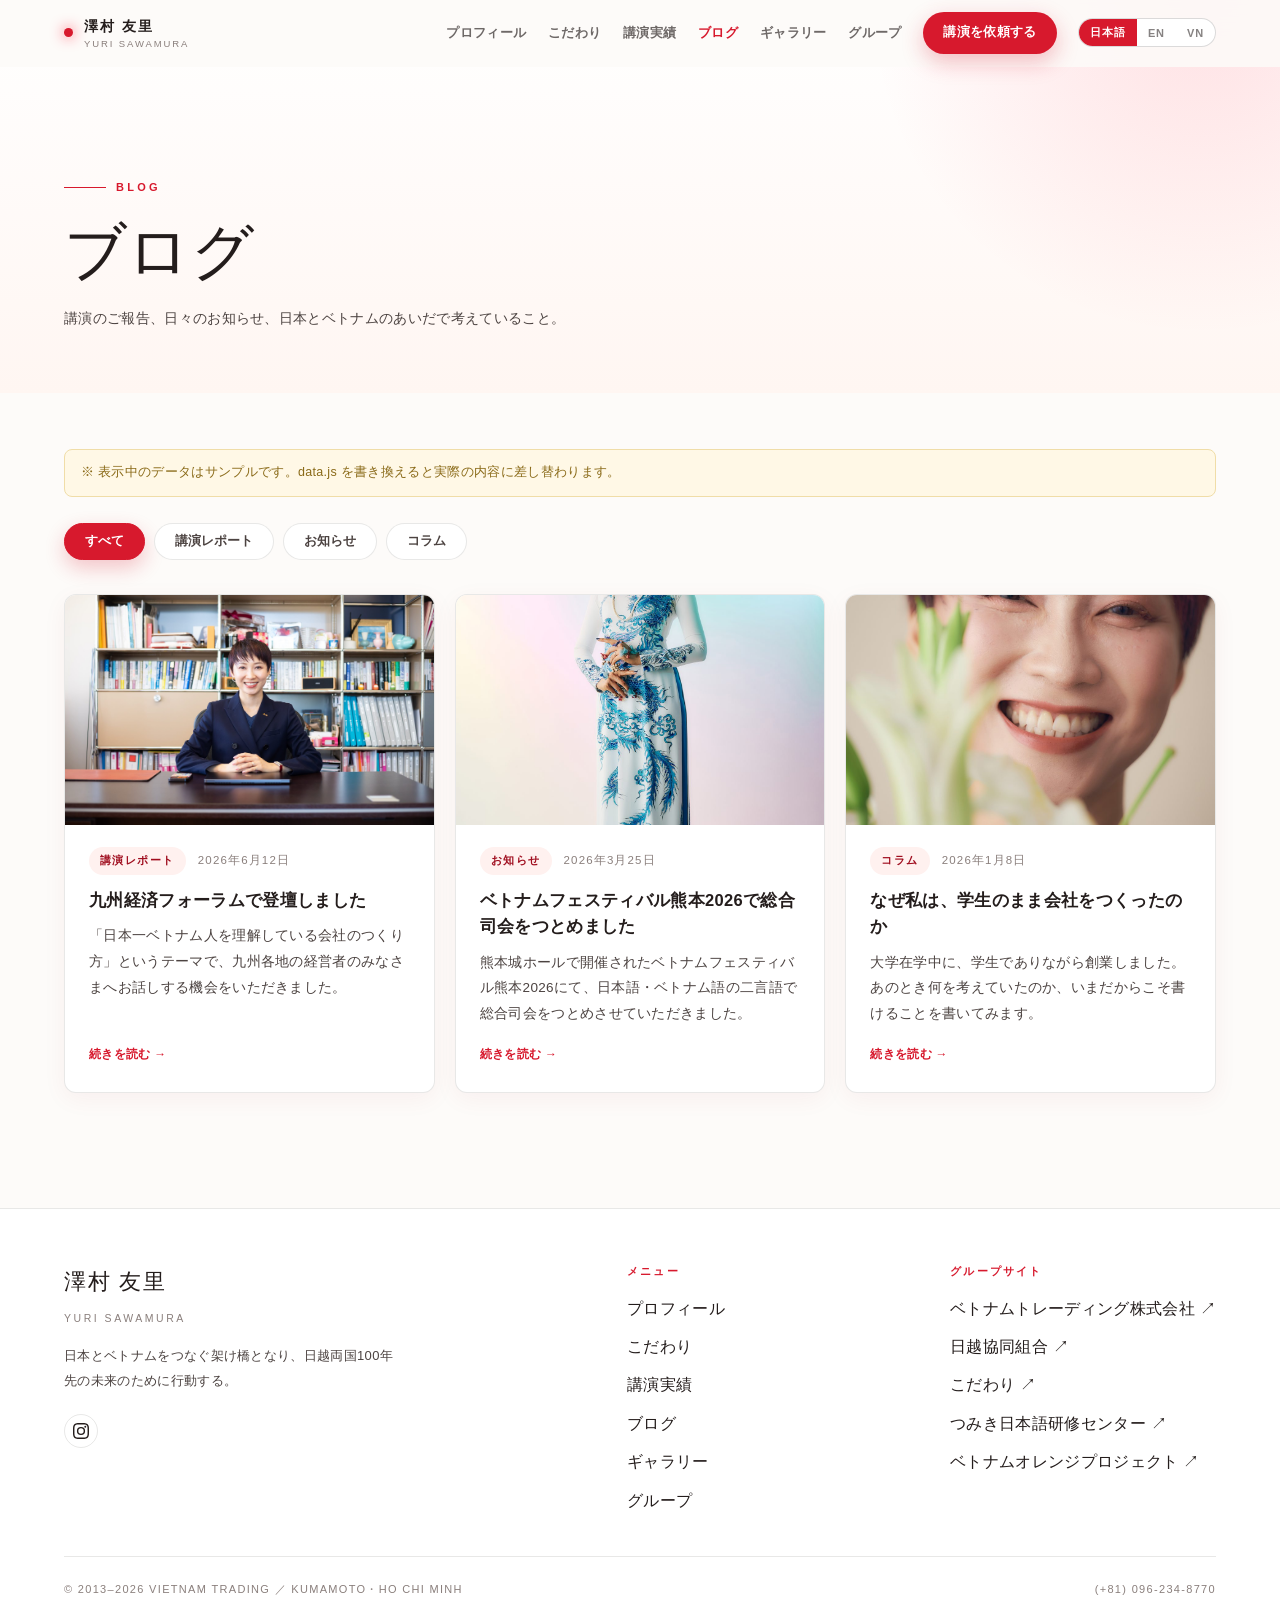
==== blog.html @ 41093523 "講演依頼LPへ全面刷新：講演実績・ブログ・写真集・問い合わせフォーム・3言語対応 - 目的を講演/イベント登壇の受注に変更、トップに講演テーマと直近の実績を配置 - 講演実績ページ(lecture.h" ====
<!DOCTYPE html>
<html lang="ja">
<head>
<meta charset="UTF-8">
<meta name="viewport" content="width=device-width, initial-scale=1">
<title>ブログ ｜ 澤村 友里</title>
<meta name="robots" content="noindex, nofollow, noarchive">
<link rel="stylesheet" href="style.css">
</head>
<body>
<div id="bar"></div>
<header id="site-header" data-cur="blog.html"></header>

<!-- 一覧 -->
<div id="view-list">
  <div class="page-hero">
    <div class="in">
      <div class="eyebrow">BLOG</div>
      <h1 id="ph-title"></h1>
      <p id="ph-lead"></p>
    </div>
  </div>
  <section style="padding-top:clamp(34px,4.5vw,56px)">
    <div id="blog-sample"></div>
    <div class="chips rv" id="chips"></div>
    <div class="posts" id="list"></div>
  </section>
</div>

<!-- 記事 -->
<div id="view-post" style="display:none">
  <section style="padding-top:clamp(112px,15vw,168px)">
    <article class="article">
      <div class="hd rv" id="a-head"></div>
      <div class="rv" id="a-cover"></div>
      <div class="bd rv" id="a-body"></div>
      <div style="margin-top:56px;padding-top:26px;border-top:1px solid var(--line)">
        <a class="btn btn-o" id="a-back" href="blog.html"></a>
      </div>
    </article>
  </section>
</div>

<footer id="site-footer"></footer>

<script src="data.js"></script>
<script src="app.js"></script>
<script>
let CUR_CAT = 'all';

function renderPage(){
  const slug = new URLSearchParams(location.search).get('p');
  const post = slug ? POSTS.find(x=>x.slug===slug) : null;
  document.getElementById('view-list').style.display = post ? 'none' : '';
  document.getElementById('view-post').style.display = post ? '' : 'none';
  if (post) { drawPost(post); return; }

  document.getElementById('ph-title').textContent = T('secBlog');
  document.getElementById('ph-lead').textContent = {
    ja:'講演のご報告、日々のお知らせ、日本とベトナムのあいだで考えていること。',
    en:'Reports from talks, announcements, and thoughts from between Japan and Vietnam.',
    vi:'Báo cáo các buổi diễn thuyết, thông báo, và những suy nghĩ giữa Nhật Bản và Việt Nam.'
  }[LANG];
  document.getElementById('blog-sample').innerHTML = sampleNote();

  const cats = POST_CATS.filter(c=>c.key==='all'||POSTS.some(p=>p.cat===c.key));
  document.getElementById('chips').innerHTML = cats.map(c=>
    `<button class="chip${CUR_CAT===c.key?' on':''}" data-k="${c.key}">${esc(L(c.label))}</button>`).join('');
  document.querySelectorAll('#chips .chip').forEach(b=>b.onclick=()=>{
    CUR_CAT=b.dataset.k;
    document.querySelectorAll('#chips .chip').forEach(x=>x.classList.toggle('on',x.dataset.k===CUR_CAT));
    drawList(); bindReveal();
  });
  drawList();
}

function drawList(){
  const list = POSTS.filter(p=>CUR_CAT==='all'||p.cat===CUR_CAT)
                    .sort((a,b)=>b.date.localeCompare(a.date));
  document.getElementById('list').innerHTML = list.length
    ? list.map(postCard).join('')
    : `<p class="empty">${T('preparing')}</p>`;
}

function postCard(p){
  const cat = (POST_CATS.find(c=>c.key===p.cat)||{}).label || p.cat;
  return `<a class="card post rv" href="blog.html?p=${encodeURIComponent(p.slug)}">
    ${p.image?`<div class="ph"><img src="${p.image}" alt=""></div>`:''}
    <div class="bd">
      <div class="top"><span class="tag">${esc(L(cat))}</span><time>${fmtDate(p.date)}</time></div>
      <h3>${esc(L(p.title))}</h3>
      <p>${esc(L(p.excerpt))}</p>
      <span class="go">${T('readMore')} →</span>
    </div></a>`;
}

function drawPost(p){
  document.title = L(p.title) + ' ｜ 澤村 友里';
  const cat = (POST_CATS.find(c=>c.key===p.cat)||{}).label || p.cat;
  document.getElementById('a-head').innerHTML = `
    <div style="display:flex;align-items:center;gap:12px;flex-wrap:wrap">
      <span class="tag">${esc(L(cat))}</span>
      <time style="font-size:12px;letter-spacing:.1em;color:var(--muted)">${fmtDate(p.date)}</time>
    </div>
    <h1>${esc(L(p.title))}</h1>`;
  document.getElementById('a-cover').innerHTML = p.image
    ? `<div class="cover"><img src="${p.image}" alt=""></div>` : '';
  document.getElementById('a-body').innerHTML = L(p.body);
  document.getElementById('a-back').textContent = T('backToList');
}
</script>
</body>
</html>
---- style.css ----
/* =========================================================
   澤村友里 LP  共通スタイル
   色を変えたいときは :root の値だけ書き換えれば全ページに効きます
   ========================================================= */
:root{
  --red:#D7192D;
  --red-bright:#FF2E45;
  --red-deep:#A00E1F;
  --red-soft:#FFF1EF;
  --bg:#FDFBF9;
  --bg-2:#FFF6F2;
  --ink:#241D1C;
  --ink-2:#4C4341;
  --muted:#8A7F7C;
  --line:rgba(36,29,28,.1);
  --sans:"Hiragino Kaku Gothic ProN","Yu Gothic Medium","Yu Gothic","Meiryo","Segoe UI",sans-serif;
  --serif:"Hiragino Mincho ProN","Yu Mincho","YuMincho","Noto Serif JP","MS PMincho",serif;
  --pad:clamp(20px,5vw,80px);
  --shadow:0 14px 44px rgba(160,14,31,.09);
  --shadow-lg:0 22px 56px rgba(160,14,31,.14);
  --radius:12px;
}
*{box-sizing:border-box;margin:0;padding:0}
html{scroll-behavior:smooth;scroll-padding-top:76px}
body{
  background:var(--bg);color:var(--ink);font-family:var(--sans);
  line-height:1.9;letter-spacing:.02em;-webkit-font-smoothing:antialiased;overflow-x:hidden;
}
img{max-width:100%;display:block}
a{color:inherit;text-decoration:none}
button{font-family:inherit}

/* ---------- header ---------- */
#bar{position:fixed;top:0;left:0;height:3px;width:0;background:linear-gradient(90deg,var(--red),var(--red-bright));z-index:100;transition:width .1s linear}
header{
  position:fixed;top:0;left:0;right:0;z-index:90;
  display:flex;align-items:center;justify-content:space-between;gap:16px;
  padding:12px var(--pad);
  background:rgba(253,251,249,.86);backdrop-filter:blur(14px);
  border-bottom:1px solid transparent;transition:border-color .4s,box-shadow .4s,padding .4s;
}
header.solid{border-bottom-color:var(--line);box-shadow:0 10px 30px rgba(160,14,31,.05)}
.brand{display:flex;align-items:center;gap:11px;font-size:14px;font-weight:700;letter-spacing:.14em;white-space:nowrap}
.brand .dot{width:9px;height:9px;border-radius:50%;background:var(--red);box-shadow:0 0 14px var(--red-bright);flex:none}
.brand small{display:block;font-size:9.5px;letter-spacing:.2em;color:var(--muted);font-weight:400;margin-top:-4px}
nav{display:flex;align-items:center;gap:clamp(12px,1.7vw,26px);font-size:13px;font-weight:700}
nav a.navlink{opacity:.66;transition:.25s;white-space:nowrap}
nav a.navlink:hover,nav a.navlink.cur{opacity:1;color:var(--red)}
.nav-cta{background:var(--red);color:#fff!important;padding:9px 20px;border-radius:999px;font-size:12.5px;opacity:1!important;
  box-shadow:0 8px 22px rgba(215,25,45,.28);transition:.3s;white-space:nowrap}
.nav-cta:hover{background:var(--red-bright);transform:translateY(-2px);box-shadow:0 12px 28px rgba(255,46,69,.36)}
.burger{display:none;background:none;border:0;cursor:pointer;padding:8px;flex:none}
.burger span{display:block;width:22px;height:2px;background:var(--ink);margin:4px 0;transition:.3s;border-radius:2px}
.burger.on span:nth-child(1){transform:translateY(6px) rotate(45deg)}
.burger.on span:nth-child(2){opacity:0}
.burger.on span:nth-child(3){transform:translateY(-6px) rotate(-45deg)}
@media(max-width:1000px){
  .burger{display:block;order:3}
  nav{position:fixed;inset:56px 0 auto 0;flex-direction:column;align-items:stretch;gap:0;
    background:rgba(253,251,249,.98);backdrop-filter:blur(18px);border-bottom:1px solid var(--line);
    padding:8px var(--pad) 22px;max-height:0;overflow:hidden;transition:max-height .45s cubic-bezier(.16,1,.3,1),padding .3s;font-size:15px}
  nav.open{max-height:80vh;padding-top:14px}
  nav a.navlink{padding:13px 2px;border-bottom:1px solid var(--line);opacity:.9}
  .nav-cta{margin-top:16px;text-align:center;padding:14px 20px;font-size:14px}
}

/* ---------- buttons ---------- */
.btn{display:inline-flex;align-items:center;justify-content:center;gap:10px;padding:15px 30px;border-radius:999px;
  font-size:13.5px;letter-spacing:.1em;font-weight:700;transition:.3s;border:1px solid transparent;cursor:pointer}
.btn-r{background:var(--red);color:#fff;box-shadow:0 12px 32px rgba(215,25,45,.28)}
.btn-r:hover{background:var(--red-bright);transform:translateY(-3px);box-shadow:0 18px 40px rgba(255,46,69,.34)}
.btn-o{border-color:rgba(36,29,28,.2);color:var(--ink);background:#fff}
.btn-o:hover{border-color:var(--red);color:var(--red);transform:translateY(-3px);box-shadow:var(--shadow)}
.btn-w{background:#fff;color:var(--red)}
.btn-w:hover{transform:translateY(-3px);box-shadow:0 16px 34px rgba(0,0,0,.2)}
.btn-gh{border-color:rgba(255,255,255,.6);color:#fff}
.btn-gh:hover{background:rgba(255,255,255,.16)}

/* ---------- section ---------- */
section{padding:clamp(70px,9vw,130px) var(--pad);position:relative}
.sec-head{display:flex;align-items:baseline;gap:18px;margin-bottom:46px;flex-wrap:wrap}
.sec-num{font-family:var(--serif);font-size:13px;letter-spacing:.2em;color:var(--red)}
.sec-title{font-family:var(--serif);font-size:clamp(27px,4.2vw,46px);font-weight:500;line-height:1.3}
.sec-sub{font-size:11px;letter-spacing:.28em;color:var(--muted);margin-left:auto}
.sec-lead{margin:-28px 0 44px;color:var(--ink-2);font-size:15px;max-width:44em}
@media(max-width:700px){.sec-sub{display:none}}

/* ---------- page hero (下層ページ) ---------- */
.page-hero{position:relative;padding:clamp(112px,15vw,168px) var(--pad) clamp(38px,5vw,62px);overflow:hidden;
  background:linear-gradient(180deg,#fff,var(--bg-2))}
.page-hero::before{content:"";position:absolute;width:56vw;height:56vw;right:-22vw;top:-28vw;border-radius:50%;
  background:radial-gradient(circle,rgba(255,46,69,.14),transparent 66%)}
.page-hero .in{position:relative;z-index:2}
.eyebrow{display:inline-flex;align-items:center;gap:10px;font-size:11px;letter-spacing:.3em;color:var(--red);font-weight:700;margin-bottom:16px}
.eyebrow::before{content:"";width:42px;height:1px;background:var(--red)}
.page-hero h1{font-family:var(--serif);font-weight:500;font-size:clamp(32px,5.6vw,62px);line-height:1.24}
.page-hero p{margin-top:14px;color:var(--ink-2);font-size:14px;max-width:44em}

/* ---------- cards ---------- */
.card{background:#fff;border:1px solid var(--line);border-radius:var(--radius);position:relative;overflow:hidden;
  transition:.42s;box-shadow:0 6px 24px rgba(160,14,31,.05)}
.card:hover{transform:translateY(-6px);border-color:rgba(215,25,45,.34);box-shadow:var(--shadow-lg)}
.card::before{content:"";position:absolute;left:0;top:0;height:3px;width:0;
  background:linear-gradient(90deg,var(--red),var(--red-bright));transition:width .55s ease}
.card:hover::before{width:100%}

/* ---------- tag / badge ---------- */
.tag{display:inline-block;font-size:10.5px;letter-spacing:.14em;font-weight:700;padding:4px 11px;border-radius:999px;
  background:var(--red-soft);color:var(--red-deep);white-space:nowrap}
.tag.g{background:#EEF6EE;color:#2F7A3B}
.tag.b{background:#EDF3FA;color:#2C5D91}
.tag.n{background:#F2F0EF;color:var(--muted)}

/* ---------- footer ---------- */
footer{background:#fff;border-top:1px solid var(--line);padding:52px var(--pad) 34px}
.ft-top{display:flex;justify-content:space-between;gap:30px;flex-wrap:wrap;margin-bottom:32px}
.ft-brand{font-family:var(--serif);font-size:22px;letter-spacing:.08em}
.ft-brand small{display:block;font-family:var(--sans);font-size:10.5px;letter-spacing:.24em;color:var(--muted);margin-top:6px}
.ft-nav{display:flex;gap:clamp(18px,3vw,44px);flex-wrap:wrap;font-size:13px}
.ft-nav a{color:var(--ink-2);transition:.25s}
.ft-nav a:hover{color:var(--red)}
.ft-col h5{font-size:11px;letter-spacing:.2em;color:var(--red);margin-bottom:12px;font-weight:700}
.ft-col a{display:block;margin-bottom:8px}
.ft-btm{border-top:1px solid var(--line);padding-top:22px;display:flex;justify-content:space-between;gap:16px;flex-wrap:wrap;
  font-size:11px;letter-spacing:.12em;color:var(--muted)}
.sns{display:flex;gap:12px}
.sns a{width:34px;height:34px;border-radius:50%;border:1px solid var(--line);display:grid;place-items:center;transition:.3s}
.sns a:hover{border-color:var(--red);background:var(--red);color:#fff;transform:translateY(-3px)}
.sns svg{width:16px;height:16px;fill:currentColor}

/* ---------- reveal ---------- */
.rv{opacity:0;transform:translateY(26px);transition:opacity .9s cubic-bezier(.16,1,.3,1),transform .9s cubic-bezier(.16,1,.3,1)}
.rv.in{opacity:1;transform:none}
@media(prefers-reduced-motion:reduce){.rv{opacity:1;transform:none}*{animation:none!important;transition:none!important}}

/* ---------- language switch ---------- */
.lang{display:flex;border:1px solid rgba(36,29,28,.16);border-radius:999px;overflow:hidden;background:#fff;flex:none}
.lang button{background:none;border:0;color:var(--ink);opacity:.55;padding:6px 11px;cursor:pointer;
  font-size:11px;font-weight:700;letter-spacing:.08em;transition:.25s;white-space:nowrap}
.lang button:hover{opacity:.85}
.lang button.on{background:var(--red);color:#fff;opacity:1}
@media(max-width:1000px){.lang{margin-top:18px;align-self:center}.lang button{padding:9px 18px;font-size:13px}}

/* ---------- hero ---------- */
.hero{position:relative;min-height:100svh;display:grid;grid-template-columns:1.02fr .98fr;align-items:center;
  overflow:hidden;background:linear-gradient(180deg,#fff,var(--bg))}
.hero-bg{position:absolute;inset:0;z-index:0;pointer-events:none}
.hero-bg::before{content:"";position:absolute;width:74vw;height:74vw;left:-28vw;top:-24vw;border-radius:50%;
  background:radial-gradient(circle at 42% 42%,rgba(255,46,69,.16),transparent 62%)}
.hero-bg::after{content:"";position:absolute;width:38vw;height:38vw;right:6vw;bottom:-16vw;border-radius:50%;
  background:radial-gradient(circle,rgba(215,25,45,.09),transparent 66%)}
.hero-l{position:relative;z-index:2;padding:118px var(--pad) 78px}
.hero h1{font-family:var(--serif);font-weight:500;line-height:1.06;letter-spacing:.02em;
  font-size:clamp(46px,7.8vw,104px);margin-bottom:6px}
.hero h1 .sur{display:block}
.hero h1 em{font-style:normal;color:var(--red)}
.romaji{font-size:12px;letter-spacing:.4em;color:var(--muted);margin:16px 0 26px}
.role{font-size:clamp(12.5px,1.4vw,15px);font-weight:700;letter-spacing:.06em;line-height:2.05;color:var(--ink-2)}
.role b{color:var(--red);font-weight:700}
.hero-lead{margin-top:30px;font-family:var(--serif);font-size:clamp(16px,2vw,23px);line-height:1.85;max-width:23em;
  border-left:3px solid var(--red);padding-left:20px}
.hero-cta{display:flex;flex-wrap:wrap;gap:13px;margin-top:40px}
.hero-r{position:relative;z-index:1;height:100svh}
.hero-r img{width:100%;height:100%;object-fit:cover;object-position:62% 22%}
.hero-r::after{content:"";position:absolute;inset:0;
  background:linear-gradient(90deg,#fff 0%,rgba(255,255,255,.42) 22%,rgba(255,255,255,0) 56%),
             linear-gradient(0deg,var(--bg) 2%,rgba(253,251,249,0) 28%)}
.scrolldown{position:absolute;left:var(--pad);bottom:24px;z-index:3;font-size:10px;letter-spacing:.3em;
  color:var(--muted);display:flex;align-items:center;gap:12px}
.scrolldown i{display:block;width:1px;height:42px;background:linear-gradient(var(--red),transparent);animation:sd 1.9s infinite}
@keyframes sd{0%{transform:scaleY(.2);transform-origin:top}50%{transform:scaleY(1);transform-origin:top}
  51%{transform-origin:bottom}100%{transform:scaleY(.2);transform-origin:bottom}}
@media(max-width:900px){
  .hero{grid-template-columns:1fr;min-height:auto}
  .hero-r{height:58svh;order:-1}
  .hero-r img{object-position:62% 16%}
  .hero-r::after{background:linear-gradient(0deg,#fff 4%,rgba(255,255,255,0) 62%)}
  .hero-l{padding:30px var(--pad) 64px}
  .scrolldown{display:none}
}

/* ---------- stats ---------- */
.stats{display:grid;grid-template-columns:repeat(4,1fr);border-top:1px solid var(--line);
  border-bottom:1px solid var(--line);background:#fff}
.stat{padding:34px var(--pad);border-right:1px solid var(--line)}
.stat:last-child{border-right:0}
.stat b{display:block;font-family:var(--serif);font-size:clamp(30px,4.2vw,50px);line-height:1;color:var(--red)}
.stat b small{font-size:.4em;margin-left:6px;color:var(--ink)}
.stat p{font-size:11.5px;letter-spacing:.14em;color:var(--muted);margin-top:11px}
@media(max-width:820px){.stats{grid-template-columns:1fr 1fr}
  .stat{border-bottom:1px solid var(--line);padding:24px var(--pad)}.stat:nth-child(2n){border-right:0}}

/* ---------- topics ---------- */
.topics{display:grid;grid-template-columns:repeat(2,1fr);gap:18px}
.topic{padding:32px 30px 34px}
.topic .no{font-family:var(--serif);font-size:12px;letter-spacing:.2em;color:var(--red);margin-bottom:12px}
.topic h3{font-size:clamp(17px,2vw,21px);line-height:1.6;margin-bottom:12px;letter-spacing:.03em}
.topic p{font-size:14px;color:var(--ink-2);margin-bottom:18px}
.topic .tags{display:flex;flex-wrap:wrap;gap:7px}
@media(max-width:860px){.topics{grid-template-columns:1fr}}

/* ---------- lecture list ---------- */
.lec{display:grid;grid-template-columns:112px 1fr auto;gap:clamp(14px,2.6vw,32px);align-items:center;
  padding:22px clamp(18px,2.4vw,30px);margin-bottom:12px}
.lec .d{text-align:center;flex:none}
.lec .d b{display:block;font-family:var(--serif);font-size:26px;line-height:1.1;color:var(--red)}
.lec .d span{font-size:11px;letter-spacing:.16em;color:var(--muted)}
.lec h4{font-size:clamp(14.5px,1.7vw,17px);line-height:1.6;letter-spacing:.02em;margin-bottom:6px}
.lec .meta{font-size:12.5px;color:var(--muted);display:flex;flex-wrap:wrap;gap:4px 16px}
.lec .meta i{font-style:normal;color:var(--red);margin-right:5px;font-weight:700}
.lec .right{display:flex;flex-direction:column;align-items:flex-end;gap:8px;flex:none}
.lec a.go{font-size:11.5px;color:var(--red);font-weight:700;white-space:nowrap}
@media(max-width:760px){
  .lec{grid-template-columns:1fr;gap:10px}
  .lec .d{text-align:left;display:flex;align-items:baseline;gap:10px}
  .lec .d b{font-size:22px}
  .lec .right{flex-direction:row;align-items:center;justify-content:flex-start}
}

/* ---------- timeline ---------- */
.tl{position:relative;max-width:900px;padding-left:clamp(24px,5vw,56px)}
.tl::before{content:"";position:absolute;left:6px;top:8px;bottom:10px;width:2px;
  background:linear-gradient(180deg,var(--red),rgba(215,25,45,.12))}
.tl-item{position:relative;padding-bottom:clamp(28px,4vw,42px)}
.tl-item::before{content:"";position:absolute;left:calc(-1 * clamp(24px,5vw,56px) + 1px);top:13px;
  width:12px;height:12px;border-radius:50%;background:var(--bg);border:2.5px solid var(--red);transition:.4s}
.tl-item:hover::before{background:var(--red);box-shadow:0 0 0 6px rgba(215,25,45,.14)}
.tl-year{font-family:var(--serif);font-size:clamp(25px,3.4vw,38px);color:var(--red);line-height:1}
.tl-item h3{font-size:clamp(15.5px,1.8vw,19px);font-weight:700;margin:9px 0 6px;letter-spacing:.03em}
.tl-item p{font-size:14px;color:var(--ink-2);max-width:44em}

/* ---------- profile split ---------- */
.prof{display:grid;grid-template-columns:.9fr 1.1fr;gap:clamp(28px,5vw,72px);align-items:start}
.prof-photo{position:relative;border-radius:var(--radius);overflow:hidden;aspect-ratio:4/5;box-shadow:var(--shadow)}
.prof-photo img{width:100%;height:100%;object-fit:cover;object-position:50% 32%;transition:transform 1.2s ease}
.prof-photo:hover img{transform:scale(1.04)}
.prof-photo .cap{position:absolute;left:0;bottom:0;background:var(--red);color:#fff;font-size:10.5px;
  letter-spacing:.18em;padding:9px 16px;border-radius:0 6px 0 0}
.prof-body p{font-size:15px;color:var(--ink-2);margin-bottom:1.5em}
.prof-body p.lead{font-family:var(--serif);font-size:clamp(19px,2.4vw,29px);line-height:1.75;color:var(--ink);margin-bottom:1.1em}
.prof-body p.lead em{font-style:normal;background:linear-gradient(transparent 62%,rgba(255,46,69,.22) 62%)}
.sign{margin-top:30px;display:flex;align-items:center;gap:15px;font-size:12px;letter-spacing:.14em;color:var(--muted)}
.sign strong{font-family:var(--serif);font-size:25px;letter-spacing:.09em;color:var(--ink);font-weight:500}
@media(max-width:900px){.prof{grid-template-columns:1fr}.prof-photo{aspect-ratio:4/3;max-height:52vh}}

/* ---------- band ---------- */
.band{position:relative;min-height:60svh;display:flex;align-items:flex-end;overflow:hidden;padding:0}
.band img{position:absolute;inset:0;width:100%;height:100%;object-fit:cover;object-position:50% 35%}
.band::after{content:"";position:absolute;inset:0;
  background:linear-gradient(0deg,rgba(20,15,15,.82) 0%,rgba(20,15,15,.42) 34%,rgba(20,15,15,.04) 68%,rgba(215,25,45,.1) 100%)}
.band .band-in{position:relative;z-index:2;padding:56px var(--pad);width:100%;color:#fff}
.band h3{font-family:var(--serif);font-size:clamp(21px,3.4vw,40px);font-weight:500;line-height:1.5;max-width:24em;
  text-shadow:0 2px 18px rgba(20,15,15,.6)}
.band h3 em{font-style:normal;color:#FF9BA6}
.band p{margin-top:10px;font-size:11.5px;letter-spacing:.24em;color:rgba(255,255,255,.85);text-shadow:0 2px 12px rgba(20,15,15,.6)}

/* ---------- kodawari ---------- */
#kodawari{position:relative;overflow:hidden}
#kodawari::before{content:"KODAWARI";position:absolute;right:-4vw;top:5%;font-family:var(--serif);
  font-size:clamp(84px,18vw,280px);color:rgba(215,25,45,.05);letter-spacing:.06em;pointer-events:none;white-space:nowrap}
.kod-top{display:grid;grid-template-columns:1.35fr .65fr;gap:clamp(26px,4vw,60px);align-items:center;margin-bottom:54px}
.kod-img{position:relative;border-radius:var(--radius);overflow:hidden;aspect-ratio:3/4;max-height:500px;box-shadow:var(--shadow)}
.kod-img img{width:100%;height:100%;object-fit:cover;object-position:50% 20%;transition:transform 1.2s ease}
.kod-img:hover img{transform:scale(1.05)}
.kod-img .tag2{position:absolute;right:0;bottom:0;background:var(--red);color:#fff;font-size:10px;
  letter-spacing:.2em;padding:8px 14px;border-radius:6px 0 0 0}
.kod-title{font-family:var(--serif);font-size:clamp(30px,5.6vw,72px);font-weight:500;line-height:1.22;margin-bottom:24px}
.kod-title em{font-style:normal;color:var(--red)}
.kod-lead{max-width:34em;color:var(--ink-2);font-size:clamp(14px,1.4vw,16.5px)}
.kod-cards{display:grid;grid-template-columns:repeat(3,1fr);gap:18px}
.kod-card{padding:32px 28px 36px}
.kod-card .ico{font-size:21px;color:var(--red);margin-bottom:15px;font-family:var(--serif);letter-spacing:.1em}
.kod-card h4{font-size:16.5px;letter-spacing:.04em;margin-bottom:12px;line-height:1.65}
.kod-card p{font-size:13.5px;color:var(--ink-2)}
@media(max-width:900px){.kod-top{grid-template-columns:1fr}.kod-img{aspect-ratio:4/3;max-height:none}.kod-cards{grid-template-columns:1fr}}

/* ---------- group ---------- */
.grp{display:grid;grid-template-columns:repeat(3,1fr);gap:16px}
.grp-item{padding:30px 26px 28px;display:flex;flex-direction:column}
.grp-item .yr{font-size:10.5px;letter-spacing:.2em;color:var(--red);font-weight:700}
.grp-item h4{font-family:var(--serif);font-size:clamp(18px,2vw,23px);font-weight:500;margin:11px 0 3px;line-height:1.45}
.grp-item .en{font-size:10px;letter-spacing:.15em;color:var(--muted);margin-bottom:15px}
.grp-item p{font-size:13.5px;color:var(--ink-2);flex:1}
.grp-item .foot{display:flex;align-items:center;justify-content:space-between;gap:12px;margin-top:20px;flex-wrap:wrap}
.grp-item .pos{font-size:11px;letter-spacing:.12em;border:1px solid var(--red);color:var(--red-deep);
  padding:5px 12px;border-radius:999px;background:var(--red-soft);white-space:nowrap}
.grp-item .go{font-size:11.5px;font-weight:700;color:var(--red);white-space:nowrap}
.grp-item .go:hover{text-decoration:underline}
.svc{display:grid;grid-template-columns:repeat(3,1fr);gap:14px;margin-top:18px}
.svc a{padding:22px 22px;display:block}
.svc .en{font-size:9.5px;letter-spacing:.18em;color:var(--red);font-weight:700}
.svc h5{font-size:15px;margin:8px 0 7px;letter-spacing:.03em}
.svc p{font-size:12.5px;color:var(--ink-2)}
.svc .go{font-size:11px;color:var(--red);font-weight:700;margin-top:12px;display:inline-block}
@media(max-width:900px){.grp,.svc{grid-template-columns:1fr}}

/* ---------- blog cards ---------- */
.posts{display:grid;grid-template-columns:repeat(3,1fr);gap:20px}
.post{display:flex;flex-direction:column;overflow:hidden}
.post .ph{aspect-ratio:16/10;overflow:hidden;background:var(--bg-2)}
.post .ph img{width:100%;height:100%;object-fit:cover;transition:transform 1s ease}
.post:hover .ph img{transform:scale(1.06)}
.post .bd{padding:22px 24px 26px;display:flex;flex-direction:column;flex:1}
.post .top{display:flex;align-items:center;gap:12px;margin-bottom:12px;flex-wrap:wrap}
.post time{font-size:11.5px;letter-spacing:.1em;color:var(--muted)}
.post h3{font-size:16.5px;line-height:1.6;margin-bottom:10px;letter-spacing:.02em}
.post p{font-size:13.5px;color:var(--ink-2);flex:1}
.post .go{font-size:12px;color:var(--red);font-weight:700;margin-top:16px}
@media(max-width:980px){.posts{grid-template-columns:1fr 1fr}}
@media(max-width:640px){.posts{grid-template-columns:1fr}}

/* ---------- filter chips ---------- */
.chips{display:flex;flex-wrap:wrap;gap:9px;margin-bottom:34px}
.chip{border:1px solid var(--line);background:#fff;border-radius:999px;padding:9px 20px;font-size:12.5px;
  font-weight:700;color:var(--ink-2);cursor:pointer;transition:.28s}
.chip:hover{border-color:var(--red);color:var(--red)}
.chip.on{background:var(--red);border-color:var(--red);color:#fff;box-shadow:0 8px 20px rgba(215,25,45,.24)}

/* ---------- article ---------- */
.article{max-width:760px;margin:0 auto}
.article .hd{margin-bottom:30px}
.article h1{font-family:var(--serif);font-size:clamp(26px,4vw,42px);font-weight:500;line-height:1.4;margin:14px 0 12px}
.article .cover{border-radius:var(--radius);overflow:hidden;margin:26px 0 34px;box-shadow:var(--shadow)}
.article .bd p{font-size:15.5px;color:var(--ink-2);margin-bottom:1.6em;line-height:2.05}
.article .bd h3{font-family:var(--serif);font-size:clamp(19px,2.4vw,25px);font-weight:500;margin:2em 0 .8em;
  padding-left:14px;border-left:3px solid var(--red);line-height:1.5}

/* ---------- gallery ---------- */
.gal{display:grid;grid-template-columns:repeat(3,1fr);gap:14px}
.gal figure{position:relative;border-radius:var(--radius);overflow:hidden;aspect-ratio:3/4;margin:0;cursor:zoom-in;
  box-shadow:0 10px 30px rgba(160,14,31,.08)}
.gal img{width:100%;height:100%;object-fit:cover;transition:transform 1s ease}
.gal figure:hover img{transform:scale(1.06)}
.gal figcaption{position:absolute;left:0;right:0;bottom:0;padding:26px 15px 12px;font-size:10.5px;
  letter-spacing:.16em;color:#fff;background:linear-gradient(transparent,rgba(20,15,15,.8));opacity:0;transition:.35s}
.gal figure:hover figcaption{opacity:1}
@media(max-width:900px){.gal{grid-template-columns:1fr 1fr}}

/* masonry (ギャラリーページ) */
.masonry{columns:3;column-gap:15px}
@media(max-width:1000px){.masonry{columns:2}}
@media(max-width:560px){.masonry{columns:1}}
.masonry figure{break-inside:avoid;margin:0 0 15px;position:relative;border-radius:var(--radius);overflow:hidden;
  cursor:zoom-in;box-shadow:0 10px 30px rgba(160,14,31,.08)}
.masonry img{width:100%;transition:transform 1s ease}
.masonry figure:hover img{transform:scale(1.05)}
.masonry figcaption{position:absolute;left:0;right:0;bottom:0;padding:28px 15px 12px;font-size:10.5px;
  letter-spacing:.16em;color:#fff;background:linear-gradient(transparent,rgba(20,15,15,.8));opacity:0;transition:.35s}
.masonry figure:hover figcaption{opacity:1}

/* albums */
.albums{display:grid;grid-template-columns:repeat(3,1fr);gap:20px}
.album{overflow:hidden;display:flex;flex-direction:column}
.album .ph{aspect-ratio:4/3;overflow:hidden}
.album .ph img{width:100%;height:100%;object-fit:cover;transition:transform 1s ease}
.album:hover .ph img{transform:scale(1.06)}
.album .bd{padding:22px 24px 26px;flex:1;display:flex;flex-direction:column}
.album h4{font-family:var(--serif);font-size:20px;font-weight:500;margin-bottom:6px}
.album .m{font-size:11px;letter-spacing:.14em;color:var(--muted);margin-bottom:12px}
.album p{font-size:13px;color:var(--ink-2);flex:1}
.album .go{margin-top:16px;font-size:12px;font-weight:700;color:var(--red)}
.album .go.dim{color:var(--muted)}
@media(max-width:980px){.albums{grid-template-columns:1fr 1fr}}
@media(max-width:640px){.albums{grid-template-columns:1fr}}

/* lightbox */
#lb{position:fixed;inset:0;z-index:200;background:rgba(14,10,10,.94);display:none;align-items:center;
  justify-content:center;padding:4vw;cursor:zoom-out}
#lb.on{display:flex}
#lb img{max-width:100%;max-height:86vh;border-radius:6px;box-shadow:0 30px 80px rgba(0,0,0,.6)}
#lb .cap{position:absolute;bottom:24px;left:0;right:0;text-align:center;font-size:11.5px;letter-spacing:.2em;color:#bbb}
#lb .x{position:absolute;top:18px;right:24px;font-size:28px;color:#fff;opacity:.7;cursor:pointer;line-height:1}
#lb .x:hover{opacity:1}
#lb .nv{position:absolute;top:50%;transform:translateY(-50%);font-size:36px;color:#fff;opacity:.5;cursor:pointer;
  padding:20px;user-select:none}
#lb .nv:hover{opacity:1;color:var(--red-bright)}
#lb .prev{left:4px}#lb .next{right:4px}

/* ---------- contact form ---------- */
#contact{background:linear-gradient(160deg,var(--bg-2),#fff 60%)}
.form-wrap{display:grid;grid-template-columns:.85fr 1.15fr;gap:clamp(28px,4.5vw,64px);align-items:start}
.form-side .lead{font-size:14.5px;color:var(--ink-2);margin-bottom:26px}
.form-side .tel-box{background:#fff;border:1px solid var(--line);border-radius:var(--radius);padding:22px 24px;box-shadow:var(--shadow)}
.form-side .tel-box span{font-size:11px;letter-spacing:.16em;color:var(--muted);display:block;margin-bottom:8px}
.form-side .tel-box a{font-family:var(--serif);font-size:clamp(20px,2.6vw,27px);color:var(--red);letter-spacing:.04em}
form{background:#fff;border:1px solid var(--line);border-radius:var(--radius);padding:clamp(24px,3.4vw,40px);box-shadow:var(--shadow)}
.fgroup{margin-bottom:22px}
.fgroup label,.flabel{display:flex;align-items:center;gap:9px;font-size:12.5px;font-weight:700;
  letter-spacing:.08em;margin-bottom:9px}
.req{font-size:9.5px;letter-spacing:.1em;background:var(--red);color:#fff;padding:2px 8px;border-radius:3px;font-weight:700}
.opt{font-size:9.5px;letter-spacing:.1em;background:#EFECEB;color:var(--muted);padding:2px 8px;border-radius:3px;font-weight:700}
.fgroup input,.fgroup textarea{width:100%;border:1px solid rgba(36,29,28,.18);border-radius:8px;padding:13px 15px;
  font-family:inherit;font-size:14.5px;color:var(--ink);background:var(--bg);transition:.25s}
.fgroup input:focus,.fgroup textarea:focus{outline:none;border-color:var(--red);background:#fff;
  box-shadow:0 0 0 4px rgba(215,25,45,.1)}
.fgroup textarea{min-height:150px;resize:vertical;line-height:1.85}
.frow{display:grid;grid-template-columns:1fr 1fr;gap:16px}
.types{display:grid;gap:10px}
.type{display:flex;gap:13px;align-items:flex-start;border:1px solid rgba(36,29,28,.18);border-radius:9px;
  padding:15px 17px;cursor:pointer;transition:.25s;background:var(--bg)}
.type:hover{border-color:rgba(215,25,45,.45);background:#fff}
.type input{appearance:none;width:18px;height:18px;border:2px solid rgba(36,29,28,.28);border-radius:50%;
  margin:3px 0 0;flex:none;transition:.25s;position:relative;padding:0}
.type input:checked{border-color:var(--red);border-width:6px}
.type input:focus-visible{outline:2px solid var(--red);outline-offset:2px}
.type.on{border-color:var(--red);background:var(--red-soft)}
.type b{display:block;font-size:14px;letter-spacing:.03em}
.type small{display:block;font-size:11.5px;color:var(--muted);margin-top:3px;line-height:1.6}
form .btn{width:100%;margin-top:6px}
.fmsg{margin-top:18px;padding:16px 18px;border-radius:9px;font-size:13.5px;line-height:1.8;display:none}
.fmsg.ok{display:block;background:#EEF7EF;color:#256B32;border:1px solid #BFE0C5}
.fmsg.ng{display:block;background:var(--red-soft);color:var(--red-deep);border:1px solid rgba(215,25,45,.3)}
@media(max-width:900px){.form-wrap{grid-template-columns:1fr}.frow{grid-template-columns:1fr}}

/* ---------- index list (目次) ---------- */
.toc{display:flex;flex-wrap:wrap;gap:10px;margin-bottom:38px}
.toc a{border:1px solid var(--line);background:#fff;border-radius:999px;padding:9px 20px;font-size:12.5px;
  font-weight:700;color:var(--ink-2);transition:.28s}
.toc a:hover{border-color:var(--red);color:var(--red);transform:translateY(-2px);box-shadow:var(--shadow)}

/* ---------- sample note ---------- */
.sample-note{background:#FFF8E6;border:1px solid #F0DDA8;color:#8A6A18;border-radius:8px;
  padding:12px 16px;font-size:12.5px;margin-bottom:26px;line-height:1.7}

/* ---------- utils ---------- */
.center{text-align:center}
.more-wrap{text-align:center;margin-top:40px}
.empty{padding:40px 0;color:var(--muted);font-size:14px;text-align:center}
.sub-head{font-size:12px;letter-spacing:.24em;color:var(--red);font-weight:700;margin:44px 0 18px}
.sub-head:first-of-type{margin-top:0}
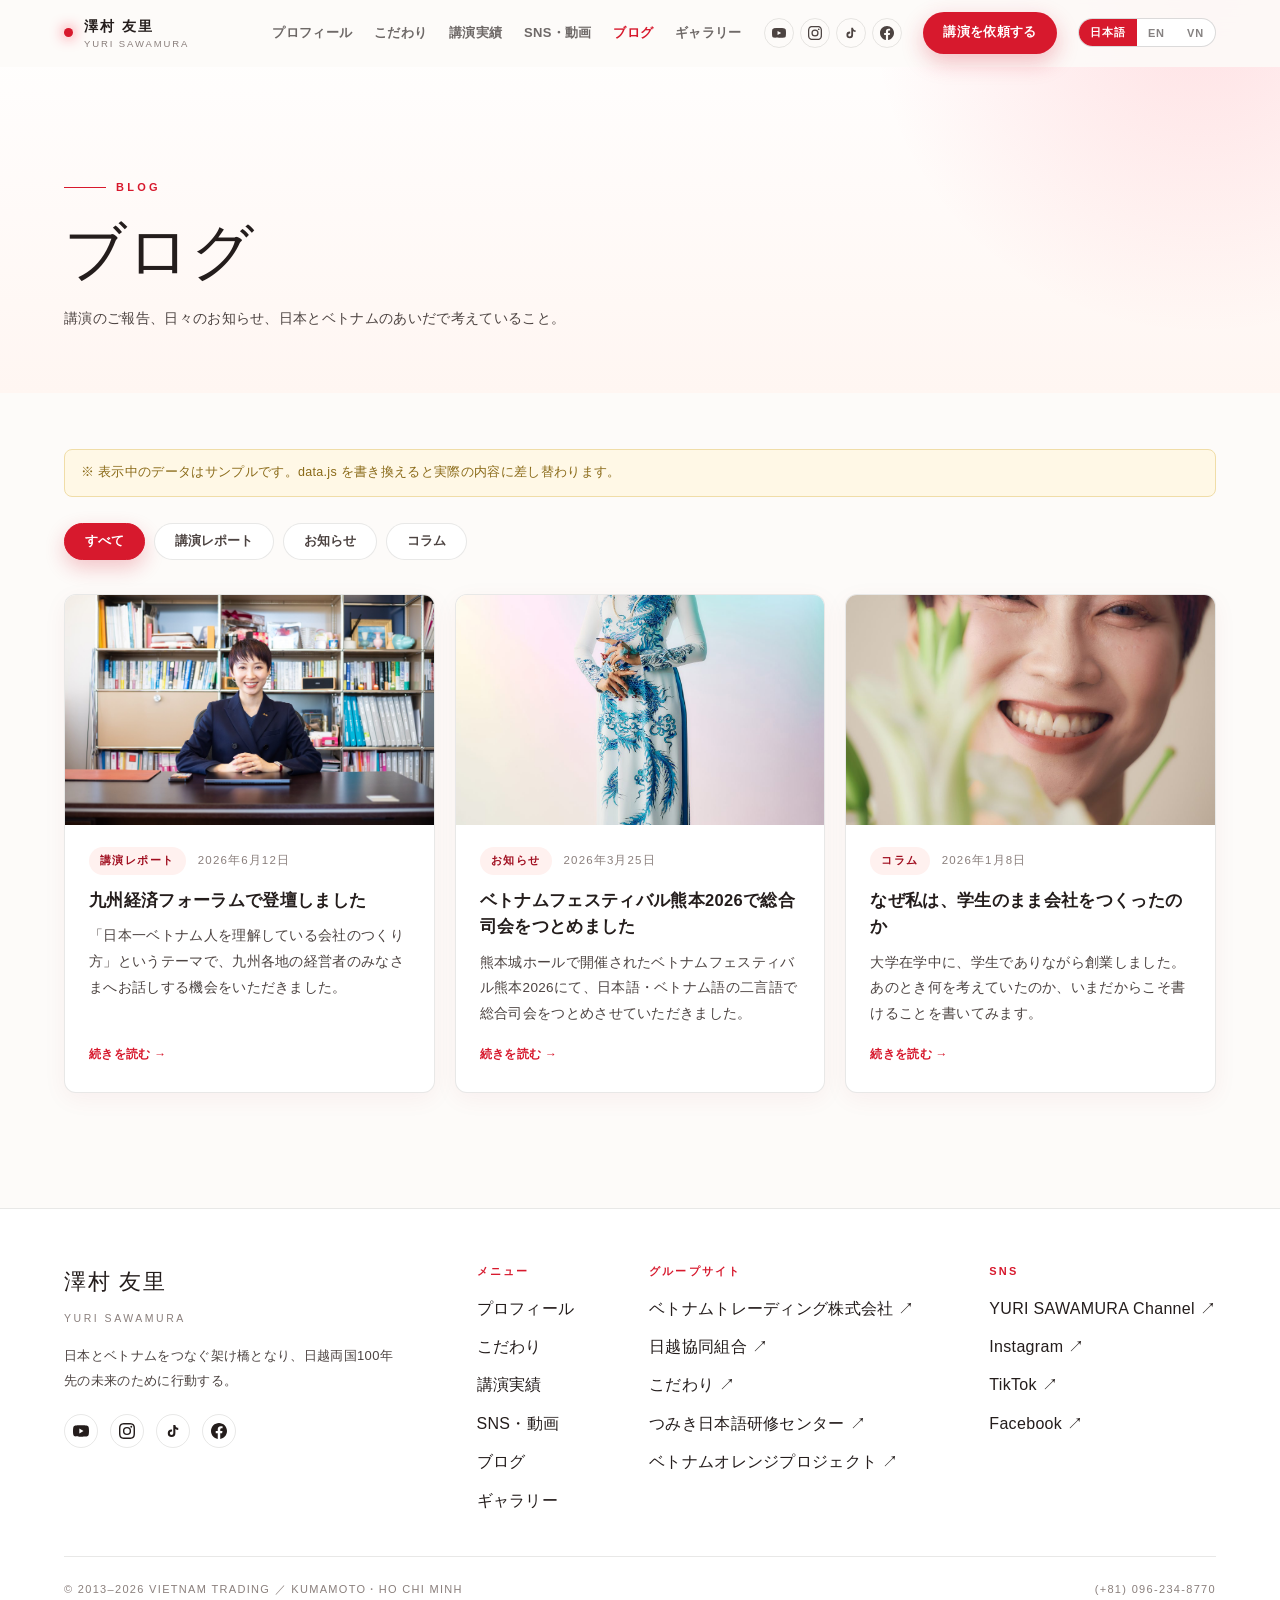
==== commit 80bb5ad2: "講演依頼向けに大幅拡張：略歴・講師情報・パッケージ・依頼の流れ・メディア・SNS/動画 - 講演テーマにキャッチコピーと「こんな方へ」を追加し、ヒーロー直下にもテーマチップを配置 - 講演パッケージ（" ====
--- a/blog.html
+++ b/blog.html
@@ -45,6 +45,7 @@
 
 <script src="data.js"></script>
 <script src="app.js"></script>
+<script src="parts.js"></script>
 <script>
 let CUR_CAT = 'all';
 
@@ -82,17 +83,6 @@
     : `<p class="empty">${T('preparing')}</p>`;
 }
 
-function postCard(p){
-  const cat = (POST_CATS.find(c=>c.key===p.cat)||{}).label || p.cat;
-  return `<a class="card post rv" href="blog.html?p=${encodeURIComponent(p.slug)}">
-    ${p.image?`<div class="ph"><img src="${p.image}" alt=""></div>`:''}
-    <div class="bd">
-      <div class="top"><span class="tag">${esc(L(cat))}</span><time>${fmtDate(p.date)}</time></div>
-      <h3>${esc(L(p.title))}</h3>
-      <p>${esc(L(p.excerpt))}</p>
-      <span class="go">${T('readMore')} →</span>
-    </div></a>`;
-}
 
 function drawPost(p){
   document.title = L(p.title) + ' ｜ 澤村 友里';
--- a/style.css
+++ b/style.css
@@ -428,3 +428,131 @@
 .empty{padding:40px 0;color:var(--muted);font-size:14px;text-align:center}
 .sub-head{font-size:12px;letter-spacing:.24em;color:var(--red);font-weight:700;margin:44px 0 18px}
 .sub-head:first-of-type{margin-top:0}
+
+/* =========================================================================
+   追加コンポーネント
+   ========================================================================= */
+
+/* ---------- ヘッダーのSNSアイコン ---------- */
+.hd-sns{gap:6px}
+.hd-sns a{width:30px;height:30px;border:1px solid var(--line);color:var(--ink-2)}
+.hd-sns svg{width:14px;height:14px}
+@media(max-width:1000px){
+  .hd-sns{justify-content:center;margin-top:18px;gap:12px}
+  .hd-sns a{width:42px;height:42px}
+  .hd-sns svg{width:18px;height:18px}
+}
+
+/* ---------- 講演テーマ（強調版） ---------- */
+.topics{display:grid;grid-template-columns:repeat(2,1fr);gap:20px}
+.topic{padding:36px 34px 38px;display:flex;flex-direction:column}
+.topic .no{font-family:var(--serif);font-size:12px;letter-spacing:.22em;color:var(--red);margin-bottom:16px}
+.topic .catch{font-family:var(--serif);font-size:clamp(20px,2.5vw,27px);line-height:1.5;color:var(--red);
+  margin-bottom:14px;letter-spacing:.01em}
+.topic h3{font-size:clamp(15px,1.7vw,17.5px);line-height:1.6;margin-bottom:12px;letter-spacing:.03em;
+  padding-bottom:12px;border-bottom:1px solid var(--line)}
+.topic p{font-size:14px;color:var(--ink-2);margin-bottom:16px;flex:1}
+.topic .who{font-size:12.5px;color:var(--ink-2);background:var(--red-soft);border-radius:8px;
+  padding:11px 14px;margin-bottom:16px;line-height:1.75}
+.topic .who b{color:var(--red-deep);display:block;font-size:10.5px;letter-spacing:.16em;margin-bottom:4px}
+.topic .tags{display:flex;flex-wrap:wrap;gap:7px}
+@media(max-width:860px){.topics{grid-template-columns:1fr}}
+
+/* ヒーロー下のテーマチップ */
+.theme-chips{display:flex;flex-wrap:wrap;gap:8px;margin-top:26px;align-items:center}
+.theme-chips a{border:1px solid var(--line);background:#fff;border-radius:999px;padding:8px 16px;
+  font-size:12px;font-weight:700;color:var(--ink-2);transition:.28s}
+.theme-chips a:hover{border-color:var(--red);color:var(--red);transform:translateY(-2px)}
+.theme-chips .lbl{font-size:10.5px;letter-spacing:.2em;color:var(--muted);margin-right:2px}
+
+/* ---------- 講演パッケージ ---------- */
+.packs{display:grid;grid-template-columns:repeat(4,1fr);gap:16px}
+.pack{padding:30px 26px 32px;display:flex;flex-direction:column;position:relative}
+.pack.on{border-color:var(--red);box-shadow:0 18px 44px rgba(160,14,31,.14)}
+.pack.on::before{width:100%}
+.pack .badge{position:absolute;top:-11px;left:26px;background:var(--red);color:#fff;font-size:10px;
+  letter-spacing:.14em;font-weight:700;padding:5px 12px;border-radius:999px;white-space:nowrap}
+.pack h3{font-family:var(--serif);font-size:clamp(19px,2vw,23px);font-weight:500;margin-bottom:6px;line-height:1.4}
+.pack .time{font-size:11.5px;letter-spacing:.14em;color:var(--red);font-weight:700;margin-bottom:14px}
+.pack .lead{font-size:13px;color:var(--ink-2);margin-bottom:18px}
+.pack ul{list-style:none;margin-bottom:18px;flex:1}
+.pack li{font-size:12.5px;color:var(--ink-2);padding-left:20px;position:relative;margin-bottom:8px;line-height:1.7}
+.pack li::before{content:"";position:absolute;left:2px;top:.62em;width:9px;height:5px;
+  border-left:2px solid var(--red);border-bottom:2px solid var(--red);transform:rotate(-45deg)}
+.pack .best{font-size:11.5px;color:var(--muted);border-top:1px solid var(--line);padding-top:14px;line-height:1.7}
+.pack .best b{display:block;font-size:10px;letter-spacing:.16em;color:var(--red);margin-bottom:5px}
+.pack .price{font-family:var(--serif);font-size:17px;margin-top:14px;color:var(--ink)}
+.pack .go{margin-top:14px;font-size:12px;font-weight:700;color:var(--red)}
+@media(max-width:1100px){.packs{grid-template-columns:1fr 1fr}}
+@media(max-width:640px){.packs{grid-template-columns:1fr}}
+
+/* ---------- ご依頼の流れ ---------- */
+.steps{display:grid;grid-template-columns:repeat(3,1fr);gap:18px}
+.step{padding:28px 26px 30px}
+.step .n{font-family:var(--serif);font-size:34px;line-height:1;color:var(--red);opacity:.34;margin-bottom:10px}
+.step h4{font-size:16px;margin-bottom:10px;letter-spacing:.03em}
+.step p{font-size:13px;color:var(--ink-2);margin-bottom:14px}
+.step .note{display:inline-block;font-size:10.5px;letter-spacing:.1em;background:var(--red-soft);
+  color:var(--red-deep);padding:5px 11px;border-radius:999px;font-weight:700}
+@media(max-width:980px){.steps{grid-template-columns:1fr 1fr}}
+@media(max-width:600px){.steps{grid-template-columns:1fr}}
+
+/* ---------- 情報テーブル（略歴・講師情報） ---------- */
+.spec{border-top:1px solid var(--line)}
+.spec .r{display:grid;grid-template-columns:190px 1fr;gap:22px;padding:18px 4px;border-bottom:1px solid var(--line)}
+.spec dt{font-size:12px;letter-spacing:.14em;color:var(--red);font-weight:700;padding-top:3px}
+.spec dd{font-size:14.5px;color:var(--ink-2);line-height:1.9}
+@media(max-width:700px){.spec .r{grid-template-columns:1fr;gap:4px}}
+
+/* ---------- メディア出演 ---------- */
+.media-list{border-top:1px solid var(--line)}
+.media-item{display:grid;grid-template-columns:104px 88px 1fr auto;gap:20px;align-items:center;
+  padding:20px 6px;border-bottom:1px solid var(--line);transition:.3s}
+.media-item:hover{background:var(--red-soft)}
+.media-item .d{font-family:var(--serif);font-size:15px;color:var(--red);letter-spacing:.05em}
+.media-item h4{font-size:14.5px;line-height:1.65;font-weight:400;color:var(--ink)}
+.media-item .out{font-size:12px;color:var(--muted);margin-top:3px}
+.media-item .go{font-size:11.5px;font-weight:700;color:var(--red);white-space:nowrap}
+@media(max-width:820px){
+  .media-item{grid-template-columns:1fr;gap:7px}
+  .media-item .d{font-size:13px}
+}
+
+/* ---------- 動画 ---------- */
+.video-main{border-radius:var(--radius);overflow:hidden;box-shadow:var(--shadow-lg);background:#000;
+  aspect-ratio:16/9;max-width:940px;margin:0 auto}
+.video-main iframe{width:100%;height:100%;border:0;display:block}
+.vids{display:grid;grid-template-columns:repeat(3,1fr);gap:18px}
+.vid{overflow:hidden;display:flex;flex-direction:column}
+.vid .ph{position:relative;aspect-ratio:16/9;overflow:hidden;background:#000}
+.vid .ph img{width:100%;height:100%;object-fit:cover;transition:transform 1s ease;opacity:.92}
+.vid:hover .ph img{transform:scale(1.06);opacity:1}
+.vid .play{position:absolute;inset:0;display:grid;place-items:center}
+.vid .play span{width:52px;height:52px;border-radius:50%;background:rgba(215,25,45,.92);display:grid;
+  place-items:center;box-shadow:0 8px 24px rgba(0,0,0,.35);transition:.3s}
+.vid:hover .play span{transform:scale(1.12);background:var(--red-bright)}
+.vid .play svg{width:17px;height:17px;fill:#fff;margin-left:3px}
+.vid .bd{padding:16px 18px 20px}
+.vid time{font-size:11px;letter-spacing:.1em;color:var(--muted)}
+.vid h4{font-size:13.5px;line-height:1.65;margin-top:7px;font-weight:400;color:var(--ink)}
+@media(max-width:980px){.vids{grid-template-columns:1fr 1fr}}
+@media(max-width:600px){.vids{grid-template-columns:1fr}}
+
+/* ---------- SNSアカウント紹介 ---------- */
+.accs{display:grid;gap:18px}
+.acc{display:grid;grid-template-columns:88px 1fr auto;gap:clamp(18px,3vw,34px);align-items:center;
+  padding:30px clamp(22px,3vw,34px)}
+.acc .ic{width:64px;height:64px;border-radius:18px;display:grid;place-items:center;color:#fff}
+.acc .ic svg{width:30px;height:30px;fill:currentColor}
+.acc[data-k="youtube"] .ic{background:#FF0033}
+.acc[data-k="instagram"] .ic{background:linear-gradient(45deg,#F9CE34,#EE2A7B 50%,#6228D7)}
+.acc[data-k="tiktok"] .ic{background:#111}
+.acc[data-k="facebook"] .ic{background:#1877F2}
+.acc h3{font-size:19px;letter-spacing:.02em;margin-bottom:3px}
+.acc .handle{font-size:12px;letter-spacing:.1em;color:var(--muted);margin-bottom:10px}
+.acc .lead{font-size:14px;color:var(--red-deep);font-weight:700;margin-bottom:8px}
+.acc p{font-size:13.5px;color:var(--ink-2)}
+@media(max-width:820px){
+  .acc{grid-template-columns:64px 1fr;gap:16px}
+  .acc .btn{grid-column:1/-1;width:100%}
+}
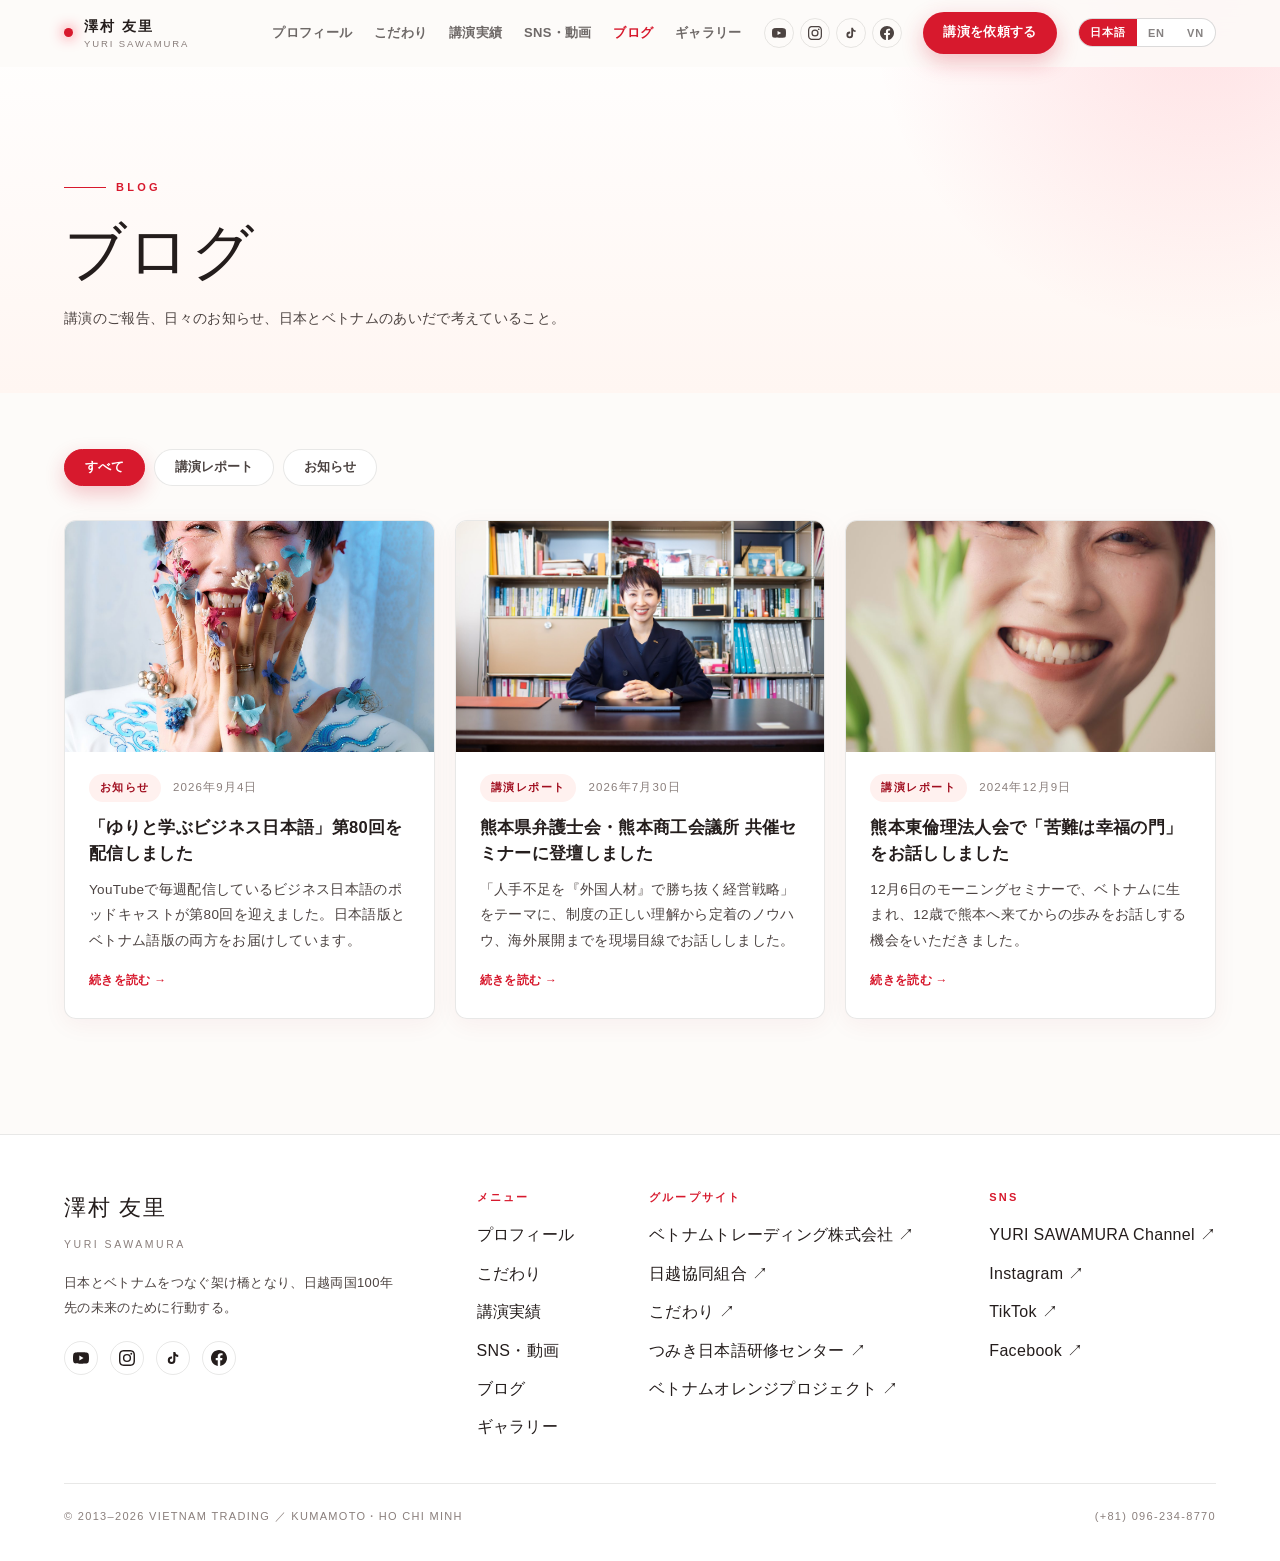
==== commit 8aedbd02: "全体精査：架空データの除去、文言の data.js 集約、レイアウト修正 【内容の修正】 - ブログの架空イベント2本（九州経済フォーラム／ベトナムフェスティバル）を削除し、   記録のある実際の登壇" ====
--- a/blog.html
+++ b/blog.html
@@ -57,11 +57,7 @@
   if (post) { drawPost(post); return; }
 
   document.getElementById('ph-title').textContent = T('secBlog');
-  document.getElementById('ph-lead').textContent = {
-    ja:'講演のご報告、日々のお知らせ、日本とベトナムのあいだで考えていること。',
-    en:'Reports from talks, announcements, and thoughts from between Japan and Vietnam.',
-    vi:'Báo cáo các buổi diễn thuyết, thông báo, và những suy nghĩ giữa Nhật Bản và Việt Nam.'
-  }[LANG];
+  document.getElementById('ph-lead').textContent = L(PAGE_LEADS.blog);
   document.getElementById('blog-sample').innerHTML = sampleNote();
 
   const cats = POST_CATS.filter(c=>c.key==='all'||POSTS.some(p=>p.cat===c.key));
--- a/style.css
+++ b/style.css
@@ -54,7 +54,7 @@
 .burger.on span:nth-child(1){transform:translateY(6px) rotate(45deg)}
 .burger.on span:nth-child(2){opacity:0}
 .burger.on span:nth-child(3){transform:translateY(-6px) rotate(-45deg)}
-@media(max-width:1000px){
+@media(max-width:1200px){
   .burger{display:block;order:3}
   nav{position:fixed;inset:56px 0 auto 0;flex-direction:column;align-items:stretch;gap:0;
     background:rgba(253,251,249,.98);backdrop-filter:blur(18px);border-bottom:1px solid var(--line);
@@ -139,7 +139,7 @@
   font-size:11px;font-weight:700;letter-spacing:.08em;transition:.25s;white-space:nowrap}
 .lang button:hover{opacity:.85}
 .lang button.on{background:var(--red);color:#fff;opacity:1}
-@media(max-width:1000px){.lang{margin-top:18px;align-self:center}.lang button{padding:9px 18px;font-size:13px}}
+@media(max-width:1200px){.lang{margin-top:18px;align-self:center}.lang button{padding:9px 18px;font-size:13px}}
 
 /* ---------- hero ---------- */
 .hero{position:relative;min-height:100svh;display:grid;grid-template-columns:1.02fr .98fr;align-items:center;
@@ -338,7 +338,7 @@
 
 /* masonry (ギャラリーページ) */
 .masonry{columns:3;column-gap:15px}
-@media(max-width:1000px){.masonry{columns:2}}
+@media(max-width:1200px){.masonry{columns:2}}
 @media(max-width:560px){.masonry{columns:1}}
 .masonry figure{break-inside:avoid;margin:0 0 15px;position:relative;border-radius:var(--radius);overflow:hidden;
   cursor:zoom-in;box-shadow:0 10px 30px rgba(160,14,31,.08)}
@@ -437,7 +437,7 @@
 .hd-sns{gap:6px}
 .hd-sns a{width:30px;height:30px;border:1px solid var(--line);color:var(--ink-2)}
 .hd-sns svg{width:14px;height:14px}
-@media(max-width:1000px){
+@media(max-width:1200px){
   .hd-sns{justify-content:center;margin-top:18px;gap:12px}
   .hd-sns a{width:42px;height:42px}
   .hd-sns svg{width:18px;height:18px}
@@ -556,3 +556,38 @@
   .acc{grid-template-columns:64px 1fr;gap:16px}
   .acc .btn{grid-column:1/-1;width:100%}
 }
+
+/* ---------- 講演のご依頼について（トップページの導線） ---------- */
+#lecture-info{background:linear-gradient(180deg,var(--bg-2),var(--bg))}
+.teaser{display:grid;grid-template-columns:repeat(3,1fr);gap:16px;margin-bottom:18px}
+.teaser .col{background:#fff;border:1px solid var(--line);border-radius:var(--radius);
+  padding:26px 24px 28px;box-shadow:0 6px 24px rgba(160,14,31,.05)}
+.teaser h4{font-size:11px;letter-spacing:.2em;color:var(--red);font-weight:700;margin-bottom:16px}
+.teaser ul{list-style:none}
+.teaser li{font-size:13.5px;color:var(--ink-2);padding-left:19px;position:relative;
+  margin-bottom:10px;line-height:1.65}
+.teaser li::before{content:"";position:absolute;left:2px;top:.6em;width:8px;height:5px;
+  border-left:2px solid var(--red);border-bottom:2px solid var(--red);transform:rotate(-45deg)}
+.teaser li b{color:var(--ink);font-weight:700}
+.teaser li span{color:var(--muted);font-size:12px}
+.teaser .steps-mini{display:flex;flex-wrap:wrap;gap:7px}
+.teaser .steps-mini span{font-size:12px;color:var(--ink-2);background:var(--red-soft);
+  border-radius:999px;padding:6px 13px;white-space:nowrap}
+@media(max-width:900px){.teaser{grid-template-columns:1fr}}
+
+.teaser-recent{background:#fff;border:1px solid var(--line);border-radius:var(--radius);
+  padding:24px clamp(20px,3vw,30px);box-shadow:0 6px 24px rgba(160,14,31,.05)}
+.teaser-recent h4{font-size:11px;letter-spacing:.2em;color:var(--red);font-weight:700;margin-bottom:16px}
+.teaser-recent .row{display:grid;grid-template-columns:104px 1fr auto;gap:18px;align-items:center;
+  padding:13px 0;border-top:1px solid var(--line)}
+.teaser-recent .row:first-of-type{border-top:0;padding-top:0}
+.teaser-recent .d{font-family:var(--serif);font-size:14px;color:var(--red);letter-spacing:.04em}
+.teaser-recent .t{font-size:14px;line-height:1.6;color:var(--ink)}
+.teaser-recent .h{font-size:12px;color:var(--muted);margin-top:2px}
+@media(max-width:760px){
+  .teaser-recent .row{grid-template-columns:1fr;gap:5px}
+  .teaser-recent .row .tag{justify-self:start}
+}
+.topic .rec{font-size:11.5px;color:var(--red-deep);background:#fff;border:1px dashed rgba(215,25,45,.4);
+  border-radius:8px;padding:9px 13px;margin-bottom:16px;line-height:1.6}
+.topic .rec::before{content:"実績　";font-weight:700;letter-spacing:.1em;font-size:10px}
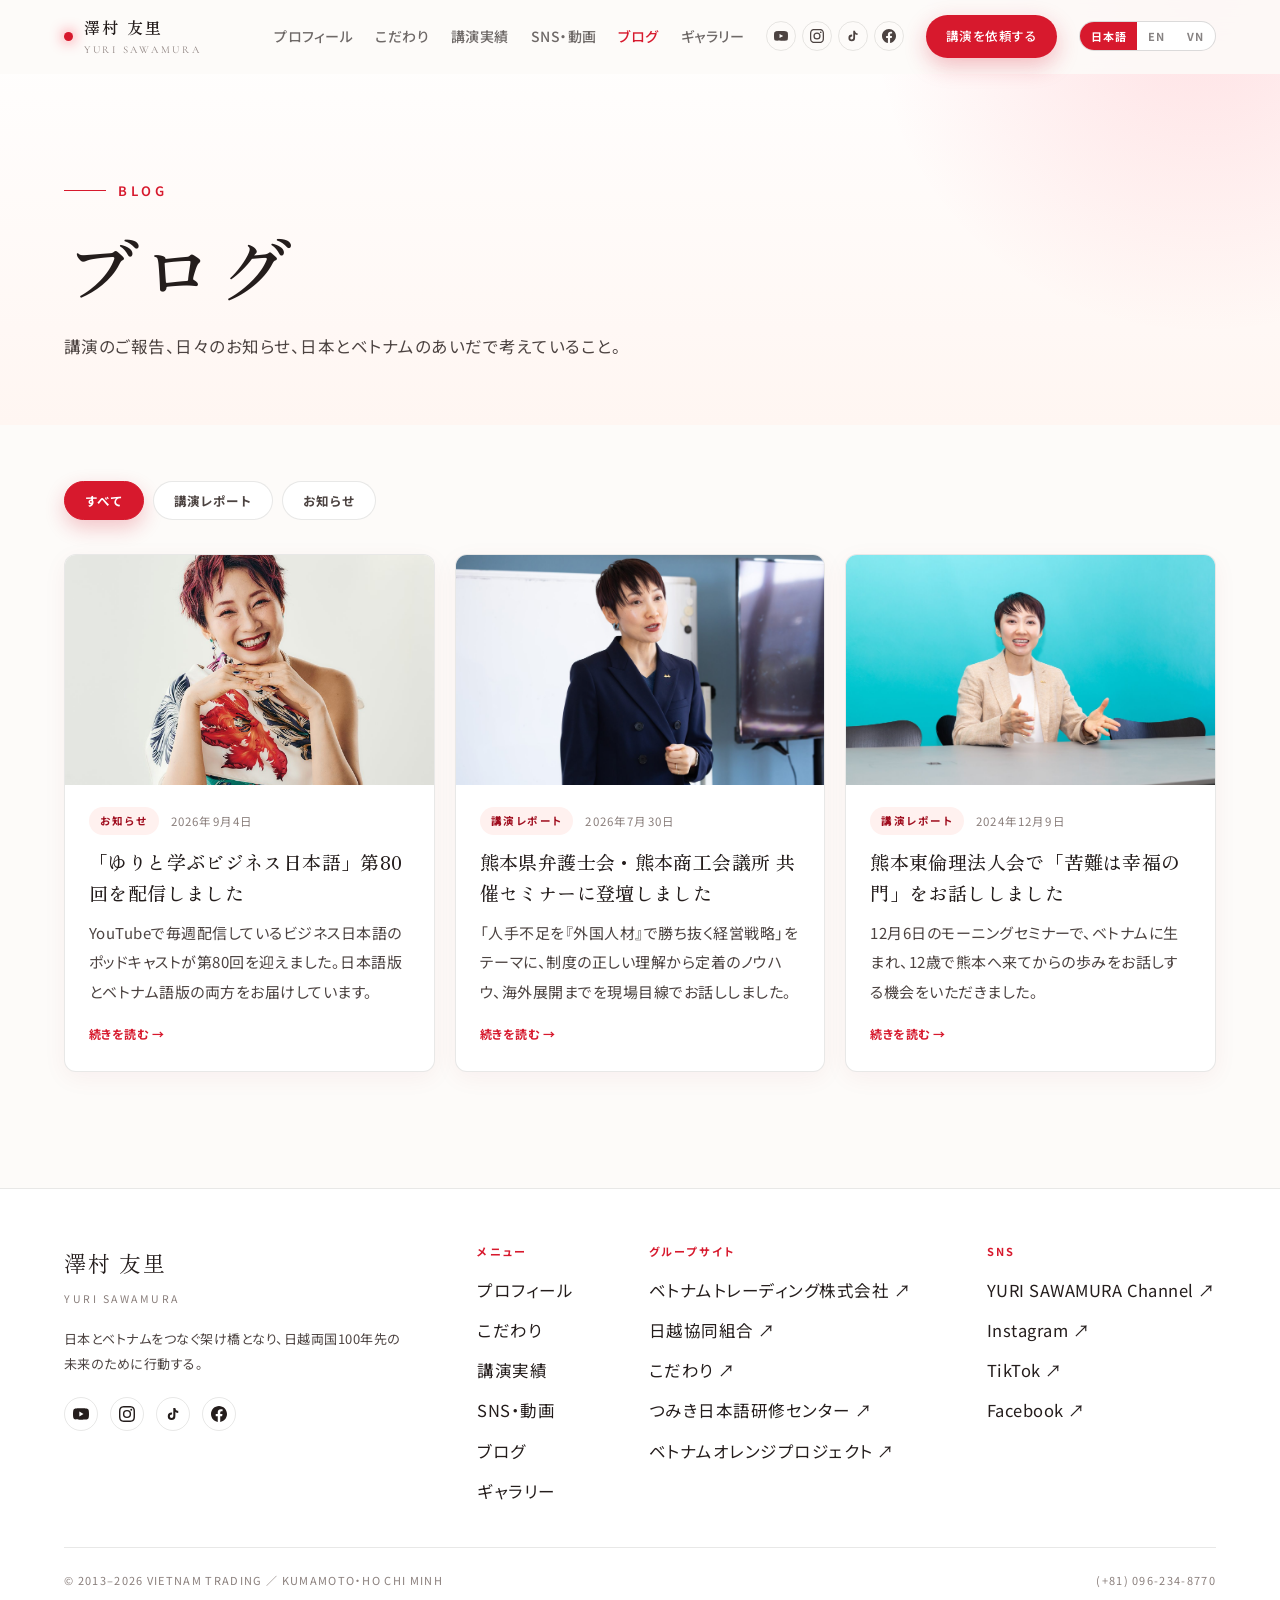
==== commit cb7cd1ad: "デザイン刷新：写真主役・文字を大きく・Webフォント導入、略歴ページ新設、社長確認事項を追加 【フォント・文字】 - Google Fonts を導入：見出し Zen Old Mincho／本文 No" ====
--- a/blog.html
+++ b/blog.html
@@ -5,6 +5,9 @@
 <meta name="viewport" content="width=device-width, initial-scale=1">
 <title>ブログ ｜ 澤村 友里</title>
 <meta name="robots" content="noindex, nofollow, noarchive">
+<link rel="preconnect" href="https://fonts.googleapis.com">
+<link rel="preconnect" href="https://fonts.gstatic.com" crossorigin>
+<link href="https://fonts.googleapis.com/css2?family=Zen+Old+Mincho:wght@400;500;600&family=Noto+Sans+JP:wght@400;500;600;700&family=Cormorant+Garamond:ital,wght@0,400;0,500;1,400;1,500&display=swap" rel="stylesheet">
 <link rel="stylesheet" href="style.css">
 </head>
 <body>
--- a/style.css
+++ b/style.css
@@ -13,8 +13,9 @@
   --ink-2:#4C4341;
   --muted:#8A7F7C;
   --line:rgba(36,29,28,.1);
-  --sans:"Hiragino Kaku Gothic ProN","Yu Gothic Medium","Yu Gothic","Meiryo","Segoe UI",sans-serif;
-  --serif:"Hiragino Mincho ProN","Yu Mincho","YuMincho","Noto Serif JP","MS PMincho",serif;
+  --sans:"Noto Sans JP","Hiragino Kaku Gothic ProN","Yu Gothic Medium","Meiryo",sans-serif;
+  --latin:"Cormorant Garamond","Times New Roman",serif;
+  --serif:"Zen Old Mincho","Hiragino Mincho ProN","Yu Mincho","Noto Serif JP",serif;
   --pad:clamp(20px,5vw,80px);
   --shadow:0 14px 44px rgba(160,14,31,.09);
   --shadow-lg:0 22px 56px rgba(160,14,31,.14);
@@ -24,7 +25,8 @@
 html{scroll-behavior:smooth;scroll-padding-top:76px}
 body{
   background:var(--bg);color:var(--ink);font-family:var(--sans);
-  line-height:1.9;letter-spacing:.02em;-webkit-font-smoothing:antialiased;overflow-x:hidden;
+  font-size:16.5px;line-height:1.95;letter-spacing:.03em;-webkit-font-smoothing:antialiased;overflow-x:hidden;
+  font-feature-settings:"palt";
 }
 img{max-width:100%;display:block}
 a{color:inherit;text-decoration:none}
@@ -40,10 +42,10 @@
   border-bottom:1px solid transparent;transition:border-color .4s,box-shadow .4s,padding .4s;
 }
 header.solid{border-bottom-color:var(--line);box-shadow:0 10px 30px rgba(160,14,31,.05)}
-.brand{display:flex;align-items:center;gap:11px;font-size:14px;font-weight:700;letter-spacing:.14em;white-space:nowrap}
+.brand{display:flex;align-items:center;gap:11px;font-size:16px;font-weight:600;letter-spacing:.14em;white-space:nowrap;font-family:var(--serif)}
 .brand .dot{width:9px;height:9px;border-radius:50%;background:var(--red);box-shadow:0 0 14px var(--red-bright);flex:none}
-.brand small{display:block;font-size:9.5px;letter-spacing:.2em;color:var(--muted);font-weight:400;margin-top:-4px}
-nav{display:flex;align-items:center;gap:clamp(12px,1.7vw,26px);font-size:13px;font-weight:700}
+.brand small{display:block;font-size:10.5px;letter-spacing:.26em;color:var(--muted);font-weight:400;margin-top:-3px;font-family:var(--latin)}
+nav{display:flex;align-items:center;gap:clamp(12px,1.7vw,26px);font-size:14px;font-weight:500}
 nav a.navlink{opacity:.66;transition:.25s;white-space:nowrap}
 nav a.navlink:hover,nav a.navlink.cur{opacity:1;color:var(--red)}
 .nav-cta{background:var(--red);color:#fff!important;padding:9px 20px;border-radius:999px;font-size:12.5px;opacity:1!important;
@@ -66,7 +68,7 @@
 
 /* ---------- buttons ---------- */
 .btn{display:inline-flex;align-items:center;justify-content:center;gap:10px;padding:15px 30px;border-radius:999px;
-  font-size:13.5px;letter-spacing:.1em;font-weight:700;transition:.3s;border:1px solid transparent;cursor:pointer}
+  font-size:14.5px;letter-spacing:.1em;font-weight:700;transition:.3s;border:1px solid transparent;cursor:pointer}
 .btn-r{background:var(--red);color:#fff;box-shadow:0 12px 32px rgba(215,25,45,.28)}
 .btn-r:hover{background:var(--red-bright);transform:translateY(-3px);box-shadow:0 18px 40px rgba(255,46,69,.34)}
 .btn-o{border-color:rgba(36,29,28,.2);color:var(--ink);background:#fff}
@@ -79,10 +81,10 @@
 /* ---------- section ---------- */
 section{padding:clamp(70px,9vw,130px) var(--pad);position:relative}
 .sec-head{display:flex;align-items:baseline;gap:18px;margin-bottom:46px;flex-wrap:wrap}
-.sec-num{font-family:var(--serif);font-size:13px;letter-spacing:.2em;color:var(--red)}
-.sec-title{font-family:var(--serif);font-size:clamp(27px,4.2vw,46px);font-weight:500;line-height:1.3}
-.sec-sub{font-size:11px;letter-spacing:.28em;color:var(--muted);margin-left:auto}
-.sec-lead{margin:-28px 0 44px;color:var(--ink-2);font-size:15px;max-width:44em}
+.sec-num{font-family:var(--latin);font-size:18px;letter-spacing:.14em;color:var(--red);font-style:italic}
+.sec-title{font-family:var(--serif);font-size:clamp(34px,5vw,60px);font-weight:500;line-height:1.25;letter-spacing:.02em}
+.sec-sub{font-family:var(--latin);font-size:14px;letter-spacing:.3em;color:var(--muted);margin-left:auto}
+.sec-lead{margin:-24px 0 48px;color:var(--ink-2);font-size:17px;max-width:40em;line-height:2}
 @media(max-width:700px){.sec-sub{display:none}}
 
 /* ---------- page hero (下層ページ) ---------- */
@@ -91,10 +93,10 @@
 .page-hero::before{content:"";position:absolute;width:56vw;height:56vw;right:-22vw;top:-28vw;border-radius:50%;
   background:radial-gradient(circle,rgba(255,46,69,.14),transparent 66%)}
 .page-hero .in{position:relative;z-index:2}
-.eyebrow{display:inline-flex;align-items:center;gap:10px;font-size:11px;letter-spacing:.3em;color:var(--red);font-weight:700;margin-bottom:16px}
+.eyebrow{display:inline-flex;align-items:center;gap:12px;font-size:13px;letter-spacing:.3em;color:var(--red);font-weight:600;margin-bottom:18px}
 .eyebrow::before{content:"";width:42px;height:1px;background:var(--red)}
-.page-hero h1{font-family:var(--serif);font-weight:500;font-size:clamp(32px,5.6vw,62px);line-height:1.24}
-.page-hero p{margin-top:14px;color:var(--ink-2);font-size:14px;max-width:44em}
+.page-hero h1{font-family:var(--serif);font-weight:500;font-size:clamp(38px,6.4vw,76px);line-height:1.2}
+.page-hero p{margin-top:18px;color:var(--ink-2);font-size:16.5px;max-width:40em}
 
 /* ---------- cards ---------- */
 .card{background:#fff;border:1px solid var(--line);border-radius:var(--radius);position:relative;overflow:hidden;
@@ -142,7 +144,7 @@
 @media(max-width:1200px){.lang{margin-top:18px;align-self:center}.lang button{padding:9px 18px;font-size:13px}}
 
 /* ---------- hero ---------- */
-.hero{position:relative;min-height:100svh;display:grid;grid-template-columns:1.02fr .98fr;align-items:center;
+.hero{position:relative;min-height:100svh;display:grid;grid-template-columns:.9fr 1.1fr;align-items:center;
   overflow:hidden;background:linear-gradient(180deg,#fff,var(--bg))}
 .hero-bg{position:absolute;inset:0;z-index:0;pointer-events:none}
 .hero-bg::before{content:"";position:absolute;width:74vw;height:74vw;left:-28vw;top:-24vw;border-radius:50%;
@@ -150,20 +152,20 @@
 .hero-bg::after{content:"";position:absolute;width:38vw;height:38vw;right:6vw;bottom:-16vw;border-radius:50%;
   background:radial-gradient(circle,rgba(215,25,45,.09),transparent 66%)}
 .hero-l{position:relative;z-index:2;padding:118px var(--pad) 78px}
-.hero h1{font-family:var(--serif);font-weight:500;line-height:1.06;letter-spacing:.02em;
-  font-size:clamp(46px,7.8vw,104px);margin-bottom:6px}
+.hero h1{font-family:var(--serif);font-weight:500;line-height:1.02;letter-spacing:.02em;
+  font-size:clamp(60px,9.4vw,132px);margin-bottom:10px}
 .hero h1 .sur{display:block}
 .hero h1 em{font-style:normal;color:var(--red)}
-.romaji{font-size:12px;letter-spacing:.4em;color:var(--muted);margin:16px 0 26px}
-.role{font-size:clamp(12.5px,1.4vw,15px);font-weight:700;letter-spacing:.06em;line-height:2.05;color:var(--ink-2)}
+.romaji{font-family:var(--latin);font-size:18px;letter-spacing:.42em;color:var(--muted);margin:14px 0 26px;font-style:italic}
+.role{font-size:clamp(14px,1.4vw,16px);font-weight:500;letter-spacing:.06em;line-height:2;color:var(--ink-2)}
 .role b{color:var(--red);font-weight:700}
-.hero-lead{margin-top:30px;font-family:var(--serif);font-size:clamp(16px,2vw,23px);line-height:1.85;max-width:23em;
+.hero-lead{margin-top:32px;font-family:var(--serif);font-size:clamp(18px,2vw,24.5px);line-height:1.8;max-width:24em;
   border-left:3px solid var(--red);padding-left:20px}
 .hero-cta{display:flex;flex-wrap:wrap;gap:13px;margin-top:40px}
 .hero-r{position:relative;z-index:1;height:100svh}
-.hero-r img{width:100%;height:100%;object-fit:cover;object-position:62% 22%}
+.hero-r img{width:100%;height:100%;object-fit:cover;object-position:58% 24%}
 .hero-r::after{content:"";position:absolute;inset:0;
-  background:linear-gradient(90deg,#fff 0%,rgba(255,255,255,.42) 22%,rgba(255,255,255,0) 56%),
+  background:linear-gradient(90deg,#fff 0%,rgba(255,255,255,.35) 14%,rgba(255,255,255,0) 40%),
              linear-gradient(0deg,var(--bg) 2%,rgba(253,251,249,0) 28%)}
 .scrolldown{position:absolute;left:var(--pad);bottom:24px;z-index:3;font-size:10px;letter-spacing:.3em;
   color:var(--muted);display:flex;align-items:center;gap:12px}
@@ -184,9 +186,9 @@
   border-bottom:1px solid var(--line);background:#fff}
 .stat{padding:34px var(--pad);border-right:1px solid var(--line)}
 .stat:last-child{border-right:0}
-.stat b{display:block;font-family:var(--serif);font-size:clamp(30px,4.2vw,50px);line-height:1;color:var(--red)}
-.stat b small{font-size:.4em;margin-left:6px;color:var(--ink)}
-.stat p{font-size:11.5px;letter-spacing:.14em;color:var(--muted);margin-top:11px}
+.stat b{display:block;font-family:var(--latin);font-size:clamp(44px,5.6vw,72px);line-height:1;color:var(--red);font-weight:500}
+.stat b small{font-family:var(--sans);font-size:.34em;margin-left:8px;color:var(--ink);font-weight:500}
+.stat p{font-size:13.5px;letter-spacing:.12em;color:var(--muted);margin-top:12px}
 @media(max-width:820px){.stats{grid-template-columns:1fr 1fr}
   .stat{border-bottom:1px solid var(--line);padding:24px var(--pad)}.stat:nth-child(2n){border-right:0}}
 
@@ -203,9 +205,9 @@
 .lec{display:grid;grid-template-columns:112px 1fr auto;gap:clamp(14px,2.6vw,32px);align-items:center;
   padding:22px clamp(18px,2.4vw,30px);margin-bottom:12px}
 .lec .d{text-align:center;flex:none}
-.lec .d b{display:block;font-family:var(--serif);font-size:26px;line-height:1.1;color:var(--red)}
+.lec .d b{display:block;font-family:var(--latin);font-size:34px;line-height:1.1;color:var(--red);font-weight:500}
 .lec .d span{font-size:11px;letter-spacing:.16em;color:var(--muted)}
-.lec h4{font-size:clamp(14.5px,1.7vw,17px);line-height:1.6;letter-spacing:.02em;margin-bottom:6px}
+.lec h4{font-size:clamp(16px,1.8vw,19px);line-height:1.6;letter-spacing:.02em;margin-bottom:6px;font-weight:600}
 .lec .meta{font-size:12.5px;color:var(--muted);display:flex;flex-wrap:wrap;gap:4px 16px}
 .lec .meta i{font-style:normal;color:var(--red);margin-right:5px;font-weight:700}
 .lec .right{display:flex;flex-direction:column;align-items:flex-end;gap:8px;flex:none}
@@ -225,9 +227,9 @@
 .tl-item::before{content:"";position:absolute;left:calc(-1 * clamp(24px,5vw,56px) + 1px);top:13px;
   width:12px;height:12px;border-radius:50%;background:var(--bg);border:2.5px solid var(--red);transition:.4s}
 .tl-item:hover::before{background:var(--red);box-shadow:0 0 0 6px rgba(215,25,45,.14)}
-.tl-year{font-family:var(--serif);font-size:clamp(25px,3.4vw,38px);color:var(--red);line-height:1}
-.tl-item h3{font-size:clamp(15.5px,1.8vw,19px);font-weight:700;margin:9px 0 6px;letter-spacing:.03em}
-.tl-item p{font-size:14px;color:var(--ink-2);max-width:44em}
+.tl-year{font-family:var(--latin);font-size:clamp(34px,4vw,48px);color:var(--red);line-height:1;font-weight:500}
+.tl-item h3{font-size:clamp(17px,1.9vw,21px);font-weight:600;margin:10px 0 8px;letter-spacing:.03em}
+.tl-item p{font-size:15.5px;color:var(--ink-2);max-width:44em}
 
 /* ---------- profile split ---------- */
 .prof{display:grid;grid-template-columns:.9fr 1.1fr;gap:clamp(28px,5vw,72px);align-items:start}
@@ -236,20 +238,20 @@
 .prof-photo:hover img{transform:scale(1.04)}
 .prof-photo .cap{position:absolute;left:0;bottom:0;background:var(--red);color:#fff;font-size:10.5px;
   letter-spacing:.18em;padding:9px 16px;border-radius:0 6px 0 0}
-.prof-body p{font-size:15px;color:var(--ink-2);margin-bottom:1.5em}
-.prof-body p.lead{font-family:var(--serif);font-size:clamp(19px,2.4vw,29px);line-height:1.75;color:var(--ink);margin-bottom:1.1em}
+.prof-body p{font-size:16.5px;color:var(--ink-2);margin-bottom:1.5em;line-height:2.05}
+.prof-body p.lead{font-family:var(--serif);font-size:clamp(24px,3vw,38px);line-height:1.6;color:var(--ink);margin-bottom:1em}
 .prof-body p.lead em{font-style:normal;background:linear-gradient(transparent 62%,rgba(255,46,69,.22) 62%)}
 .sign{margin-top:30px;display:flex;align-items:center;gap:15px;font-size:12px;letter-spacing:.14em;color:var(--muted)}
-.sign strong{font-family:var(--serif);font-size:25px;letter-spacing:.09em;color:var(--ink);font-weight:500}
+.sign strong{font-family:var(--serif);font-size:28px;letter-spacing:.1em;color:var(--ink);font-weight:500}
 @media(max-width:900px){.prof{grid-template-columns:1fr}.prof-photo{aspect-ratio:4/3;max-height:52vh}}
 
 /* ---------- band ---------- */
-.band{position:relative;min-height:60svh;display:flex;align-items:flex-end;overflow:hidden;padding:0}
+.band{position:relative;min-height:72svh;display:flex;align-items:flex-end;overflow:hidden;padding:0}
 .band img{position:absolute;inset:0;width:100%;height:100%;object-fit:cover;object-position:50% 35%}
 .band::after{content:"";position:absolute;inset:0;
   background:linear-gradient(0deg,rgba(20,15,15,.82) 0%,rgba(20,15,15,.42) 34%,rgba(20,15,15,.04) 68%,rgba(215,25,45,.1) 100%)}
 .band .band-in{position:relative;z-index:2;padding:56px var(--pad);width:100%;color:#fff}
-.band h3{font-family:var(--serif);font-size:clamp(21px,3.4vw,40px);font-weight:500;line-height:1.5;max-width:24em;
+.band h3{font-family:var(--serif);font-size:clamp(26px,4.2vw,52px);font-weight:500;line-height:1.45;max-width:22em;
   text-shadow:0 2px 18px rgba(20,15,15,.6)}
 .band h3 em{font-style:normal;color:#FF9BA6}
 .band p{margin-top:10px;font-size:11.5px;letter-spacing:.24em;color:rgba(255,255,255,.85);text-shadow:0 2px 12px rgba(20,15,15,.6)}
@@ -264,23 +266,23 @@
 .kod-img:hover img{transform:scale(1.05)}
 .kod-img .tag2{position:absolute;right:0;bottom:0;background:var(--red);color:#fff;font-size:10px;
   letter-spacing:.2em;padding:8px 14px;border-radius:6px 0 0 0}
-.kod-title{font-family:var(--serif);font-size:clamp(30px,5.6vw,72px);font-weight:500;line-height:1.22;margin-bottom:24px}
+.kod-title{font-family:var(--serif);font-size:clamp(36px,6.4vw,84px);font-weight:500;line-height:1.2;margin-bottom:26px}
 .kod-title em{font-style:normal;color:var(--red)}
-.kod-lead{max-width:34em;color:var(--ink-2);font-size:clamp(14px,1.4vw,16.5px)}
+.kod-lead{max-width:34em;color:var(--ink-2);font-size:clamp(16px,1.5vw,18px);line-height:2}
 .kod-cards{display:grid;grid-template-columns:repeat(3,1fr);gap:18px}
 .kod-card{padding:32px 28px 36px}
-.kod-card .ico{font-size:21px;color:var(--red);margin-bottom:15px;font-family:var(--serif);letter-spacing:.1em}
-.kod-card h4{font-size:16.5px;letter-spacing:.04em;margin-bottom:12px;line-height:1.65}
-.kod-card p{font-size:13.5px;color:var(--ink-2)}
+.kod-card .ico{font-size:26px;color:var(--red);margin-bottom:16px;font-family:var(--serif);letter-spacing:.1em}
+.kod-card h4{font-family:var(--serif);font-size:20px;letter-spacing:.03em;margin-bottom:12px;line-height:1.6;font-weight:500}
+.kod-card p{font-size:15px;color:var(--ink-2)}
 @media(max-width:900px){.kod-top{grid-template-columns:1fr}.kod-img{aspect-ratio:4/3;max-height:none}.kod-cards{grid-template-columns:1fr}}
 
 /* ---------- group ---------- */
 .grp{display:grid;grid-template-columns:repeat(3,1fr);gap:16px}
 .grp-item{padding:30px 26px 28px;display:flex;flex-direction:column}
 .grp-item .yr{font-size:10.5px;letter-spacing:.2em;color:var(--red);font-weight:700}
-.grp-item h4{font-family:var(--serif);font-size:clamp(18px,2vw,23px);font-weight:500;margin:11px 0 3px;line-height:1.45}
+.grp-item h4{font-family:var(--serif);font-size:clamp(20px,2.1vw,25px);font-weight:500;margin:11px 0 3px;line-height:1.45}
 .grp-item .en{font-size:10px;letter-spacing:.15em;color:var(--muted);margin-bottom:15px}
-.grp-item p{font-size:13.5px;color:var(--ink-2);flex:1}
+.grp-item p{font-size:15px;color:var(--ink-2);flex:1}
 .grp-item .foot{display:flex;align-items:center;justify-content:space-between;gap:12px;margin-top:20px;flex-wrap:wrap}
 .grp-item .pos{font-size:11px;letter-spacing:.12em;border:1px solid var(--red);color:var(--red-deep);
   padding:5px 12px;border-radius:999px;background:var(--red-soft);white-space:nowrap}
@@ -303,8 +305,8 @@
 .post .bd{padding:22px 24px 26px;display:flex;flex-direction:column;flex:1}
 .post .top{display:flex;align-items:center;gap:12px;margin-bottom:12px;flex-wrap:wrap}
 .post time{font-size:11.5px;letter-spacing:.1em;color:var(--muted)}
-.post h3{font-size:16.5px;line-height:1.6;margin-bottom:10px;letter-spacing:.02em}
-.post p{font-size:13.5px;color:var(--ink-2);flex:1}
+.post h3{font-family:var(--serif);font-size:19px;line-height:1.6;margin-bottom:10px;letter-spacing:.02em;font-weight:500}
+.post p{font-size:15px;color:var(--ink-2);flex:1}
 .post .go{font-size:12px;color:var(--red);font-weight:700;margin-top:16px}
 @media(max-width:980px){.posts{grid-template-columns:1fr 1fr}}
 @media(max-width:640px){.posts{grid-template-columns:1fr}}
@@ -355,9 +357,9 @@
 .album .ph img{width:100%;height:100%;object-fit:cover;transition:transform 1s ease}
 .album:hover .ph img{transform:scale(1.06)}
 .album .bd{padding:22px 24px 26px;flex:1;display:flex;flex-direction:column}
-.album h4{font-family:var(--serif);font-size:20px;font-weight:500;margin-bottom:6px}
+.album h4{font-family:var(--serif);font-size:22px;font-weight:500;margin-bottom:6px}
 .album .m{font-size:11px;letter-spacing:.14em;color:var(--muted);margin-bottom:12px}
-.album p{font-size:13px;color:var(--ink-2);flex:1}
+.album p{font-size:14.5px;color:var(--ink-2);flex:1}
 .album .go{margin-top:16px;font-size:12px;font-weight:700;color:var(--red)}
 .album .go.dim{color:var(--muted)}
 @media(max-width:980px){.albums{grid-template-columns:1fr 1fr}}
@@ -379,7 +381,7 @@
 /* ---------- contact form ---------- */
 #contact{background:linear-gradient(160deg,var(--bg-2),#fff 60%)}
 .form-wrap{display:grid;grid-template-columns:.85fr 1.15fr;gap:clamp(28px,4.5vw,64px);align-items:start}
-.form-side .lead{font-size:14.5px;color:var(--ink-2);margin-bottom:26px}
+.form-side .lead{font-size:16px;color:var(--ink-2);margin-bottom:26px}
 .form-side .tel-box{background:#fff;border:1px solid var(--line);border-radius:var(--radius);padding:22px 24px;box-shadow:var(--shadow)}
 .form-side .tel-box span{font-size:11px;letter-spacing:.16em;color:var(--muted);display:block;margin-bottom:8px}
 .form-side .tel-box a{font-family:var(--serif);font-size:clamp(20px,2.6vw,27px);color:var(--red);letter-spacing:.04em}
@@ -389,8 +391,8 @@
   letter-spacing:.08em;margin-bottom:9px}
 .req{font-size:9.5px;letter-spacing:.1em;background:var(--red);color:#fff;padding:2px 8px;border-radius:3px;font-weight:700}
 .opt{font-size:9.5px;letter-spacing:.1em;background:#EFECEB;color:var(--muted);padding:2px 8px;border-radius:3px;font-weight:700}
-.fgroup input,.fgroup textarea{width:100%;border:1px solid rgba(36,29,28,.18);border-radius:8px;padding:13px 15px;
-  font-family:inherit;font-size:14.5px;color:var(--ink);background:var(--bg);transition:.25s}
+.fgroup input,.fgroup textarea{width:100%;border:1px solid rgba(36,29,28,.18);border-radius:8px;padding:14px 16px;
+  font-family:inherit;font-size:16px;color:var(--ink);background:var(--bg);transition:.25s}
 .fgroup input:focus,.fgroup textarea:focus{outline:none;border-color:var(--red);background:#fff;
   box-shadow:0 0 0 4px rgba(215,25,45,.1)}
 .fgroup textarea{min-height:150px;resize:vertical;line-height:1.85}
@@ -426,7 +428,7 @@
 .center{text-align:center}
 .more-wrap{text-align:center;margin-top:40px}
 .empty{padding:40px 0;color:var(--muted);font-size:14px;text-align:center}
-.sub-head{font-size:12px;letter-spacing:.24em;color:var(--red);font-weight:700;margin:44px 0 18px}
+.sub-head{font-family:var(--latin);font-size:16px;letter-spacing:.26em;color:var(--red);font-weight:500;margin:52px 0 22px;text-transform:uppercase}
 .sub-head:first-of-type{margin-top:0}
 
 /* =========================================================================
@@ -447,11 +449,11 @@
 .topics{display:grid;grid-template-columns:repeat(2,1fr);gap:20px}
 .topic{padding:36px 34px 38px;display:flex;flex-direction:column}
 .topic .no{font-family:var(--serif);font-size:12px;letter-spacing:.22em;color:var(--red);margin-bottom:16px}
-.topic .catch{font-family:var(--serif);font-size:clamp(20px,2.5vw,27px);line-height:1.5;color:var(--red);
+.topic .catch{font-family:var(--serif);font-size:clamp(24px,3vw,34px);line-height:1.45;color:var(--red);
   margin-bottom:14px;letter-spacing:.01em}
-.topic h3{font-size:clamp(15px,1.7vw,17.5px);line-height:1.6;margin-bottom:12px;letter-spacing:.03em;
+.topic h3{font-size:clamp(16.5px,1.8vw,19px);line-height:1.6;margin-bottom:12px;letter-spacing:.03em;
   padding-bottom:12px;border-bottom:1px solid var(--line)}
-.topic p{font-size:14px;color:var(--ink-2);margin-bottom:16px;flex:1}
+.topic p{font-size:15.5px;color:var(--ink-2);margin-bottom:16px;flex:1}
 .topic .who{font-size:12.5px;color:var(--ink-2);background:var(--red-soft);border-radius:8px;
   padding:11px 14px;margin-bottom:16px;line-height:1.75}
 .topic .who b{color:var(--red-deep);display:block;font-size:10.5px;letter-spacing:.16em;margin-bottom:4px}
@@ -472,11 +474,11 @@
 .pack.on::before{width:100%}
 .pack .badge{position:absolute;top:-11px;left:26px;background:var(--red);color:#fff;font-size:10px;
   letter-spacing:.14em;font-weight:700;padding:5px 12px;border-radius:999px;white-space:nowrap}
-.pack h3{font-family:var(--serif);font-size:clamp(19px,2vw,23px);font-weight:500;margin-bottom:6px;line-height:1.4}
+.pack h3{font-family:var(--serif);font-size:clamp(21px,2.1vw,25px);font-weight:500;margin-bottom:6px;line-height:1.4}
 .pack .time{font-size:11.5px;letter-spacing:.14em;color:var(--red);font-weight:700;margin-bottom:14px}
-.pack .lead{font-size:13px;color:var(--ink-2);margin-bottom:18px}
+.pack .lead{font-size:14.5px;color:var(--ink-2);margin-bottom:18px}
 .pack ul{list-style:none;margin-bottom:18px;flex:1}
-.pack li{font-size:12.5px;color:var(--ink-2);padding-left:20px;position:relative;margin-bottom:8px;line-height:1.7}
+.pack li{font-size:14px;color:var(--ink-2);padding-left:20px;position:relative;margin-bottom:8px;line-height:1.7}
 .pack li::before{content:"";position:absolute;left:2px;top:.62em;width:9px;height:5px;
   border-left:2px solid var(--red);border-bottom:2px solid var(--red);transform:rotate(-45deg)}
 .pack .best{font-size:11.5px;color:var(--muted);border-top:1px solid var(--line);padding-top:14px;line-height:1.7}
@@ -489,9 +491,9 @@
 /* ---------- ご依頼の流れ ---------- */
 .steps{display:grid;grid-template-columns:repeat(3,1fr);gap:18px}
 .step{padding:28px 26px 30px}
-.step .n{font-family:var(--serif);font-size:34px;line-height:1;color:var(--red);opacity:.34;margin-bottom:10px}
-.step h4{font-size:16px;margin-bottom:10px;letter-spacing:.03em}
-.step p{font-size:13px;color:var(--ink-2);margin-bottom:14px}
+.step .n{font-family:var(--latin);font-size:44px;line-height:1;color:var(--red);opacity:.4;margin-bottom:10px;font-weight:500}
+.step h4{font-size:18px;margin-bottom:10px;letter-spacing:.03em}
+.step p{font-size:14.5px;color:var(--ink-2);margin-bottom:14px}
 .step .note{display:inline-block;font-size:10.5px;letter-spacing:.1em;background:var(--red-soft);
   color:var(--red-deep);padding:5px 11px;border-radius:999px;font-weight:700}
 @media(max-width:980px){.steps{grid-template-columns:1fr 1fr}}
@@ -500,8 +502,8 @@
 /* ---------- 情報テーブル（略歴・講師情報） ---------- */
 .spec{border-top:1px solid var(--line)}
 .spec .r{display:grid;grid-template-columns:190px 1fr;gap:22px;padding:18px 4px;border-bottom:1px solid var(--line)}
-.spec dt{font-size:12px;letter-spacing:.14em;color:var(--red);font-weight:700;padding-top:3px}
-.spec dd{font-size:14.5px;color:var(--ink-2);line-height:1.9}
+.spec dt{font-size:13px;letter-spacing:.14em;color:var(--red);font-weight:600;padding-top:4px}
+.spec dd{font-size:16px;color:var(--ink-2);line-height:1.9}
 @media(max-width:700px){.spec .r{grid-template-columns:1fr;gap:4px}}
 
 /* ---------- メディア出演 ---------- */
@@ -509,8 +511,8 @@
 .media-item{display:grid;grid-template-columns:104px 88px 1fr auto;gap:20px;align-items:center;
   padding:20px 6px;border-bottom:1px solid var(--line);transition:.3s}
 .media-item:hover{background:var(--red-soft)}
-.media-item .d{font-family:var(--serif);font-size:15px;color:var(--red);letter-spacing:.05em}
-.media-item h4{font-size:14.5px;line-height:1.65;font-weight:400;color:var(--ink)}
+.media-item .d{font-family:var(--latin);font-size:18px;color:var(--red);letter-spacing:.05em}
+.media-item h4{font-size:16px;line-height:1.65;font-weight:400;color:var(--ink)}
 .media-item .out{font-size:12px;color:var(--muted);margin-top:3px}
 .media-item .go{font-size:11.5px;font-weight:700;color:var(--red);white-space:nowrap}
 @media(max-width:820px){
@@ -534,7 +536,7 @@
 .vid .play svg{width:17px;height:17px;fill:#fff;margin-left:3px}
 .vid .bd{padding:16px 18px 20px}
 .vid time{font-size:11px;letter-spacing:.1em;color:var(--muted)}
-.vid h4{font-size:13.5px;line-height:1.65;margin-top:7px;font-weight:400;color:var(--ink)}
+.vid h4{font-size:15px;line-height:1.65;margin-top:7px;font-weight:400;color:var(--ink)}
 @media(max-width:980px){.vids{grid-template-columns:1fr 1fr}}
 @media(max-width:600px){.vids{grid-template-columns:1fr}}
 
@@ -548,10 +550,10 @@
 .acc[data-k="instagram"] .ic{background:linear-gradient(45deg,#F9CE34,#EE2A7B 50%,#6228D7)}
 .acc[data-k="tiktok"] .ic{background:#111}
 .acc[data-k="facebook"] .ic{background:#1877F2}
-.acc h3{font-size:19px;letter-spacing:.02em;margin-bottom:3px}
+.acc h3{font-family:var(--serif);font-size:22px;letter-spacing:.02em;margin-bottom:3px;font-weight:500}
 .acc .handle{font-size:12px;letter-spacing:.1em;color:var(--muted);margin-bottom:10px}
 .acc .lead{font-size:14px;color:var(--red-deep);font-weight:700;margin-bottom:8px}
-.acc p{font-size:13.5px;color:var(--ink-2)}
+.acc p{font-size:15px;color:var(--ink-2)}
 @media(max-width:820px){
   .acc{grid-template-columns:64px 1fr;gap:16px}
   .acc .btn{grid-column:1/-1;width:100%}
@@ -591,3 +593,59 @@
 .topic .rec{font-size:11.5px;color:var(--red-deep);background:#fff;border:1px dashed rgba(215,25,45,.4);
   border-radius:8px;padding:9px 13px;margin-bottom:16px;line-height:1.6}
 .topic .rec::before{content:"実績　";font-weight:700;letter-spacing:.1em;font-size:10px}
+
+/* ---------- 下層ページ冒頭の写真つきレイアウト ---------- */
+.page-hero.has-img .in{display:grid;grid-template-columns:1.05fr .95fr;gap:clamp(24px,4vw,60px);align-items:center}
+.page-hero .ph-img{display:block;position:relative;border-radius:var(--radius);overflow:hidden;box-shadow:var(--shadow-lg);aspect-ratio:3/2}
+.page-hero .ph-img img{position:absolute;inset:0;width:100%;height:100%;object-fit:cover;object-position:45% 30%;transition:transform 1.2s ease}
+.page-hero .ph-img:hover img{transform:scale(1.03)}
+@media(max-width:900px){.page-hero.has-img .in{grid-template-columns:1fr}.page-hero .ph-img{aspect-ratio:16/10}}
+
+
+/* =========================================================================
+   写真主役レイアウト（トップ）
+   ========================================================================= */
+
+/* 全幅の写真ストリップ */
+.strip{display:grid;grid-template-columns:repeat(3,1fr);gap:8px;padding:8px}
+.strip figure{position:relative;margin:0;aspect-ratio:3/4;overflow:hidden;border-radius:6px;cursor:default}
+.strip img{width:100%;height:100%;object-fit:cover;transition:transform 1.4s cubic-bezier(.16,1,.3,1)}
+.strip figure:hover img{transform:scale(1.05)}
+.strip figcaption{position:absolute;left:0;right:0;bottom:0;padding:40px 26px 24px;color:#fff;
+  background:linear-gradient(transparent,rgba(20,15,15,.66));display:flex;flex-direction:column;align-items:flex-start;gap:4px}
+.strip figcaption b{font-family:var(--serif);font-size:clamp(22px,2.2vw,30px);font-weight:500;letter-spacing:.06em;line-height:1.3}
+.strip figcaption span{font-family:var(--latin);font-size:14px;letter-spacing:.24em;opacity:.85;font-style:italic;white-space:nowrap}
+@media(max-width:820px){.strip{grid-template-columns:1fr;gap:6px;padding:6px}.strip figure{aspect-ratio:4/3}}
+
+/* 講演のご依頼（写真＋テーマ名） */
+.lecinfo{display:grid;grid-template-columns:.95fr 1.05fr;gap:clamp(30px,5vw,80px);align-items:center}
+.lecinfo .ph{position:relative;border-radius:var(--radius);overflow:hidden;box-shadow:var(--shadow-lg);aspect-ratio:4/5}
+.lecinfo .ph img{position:absolute;inset:0;width:100%;height:100%;object-fit:cover;object-position:50% 35%;transition:transform 1.3s ease}
+.lecinfo .ph:hover img{transform:scale(1.04)}
+.lecinfo .ph .tag2{position:absolute;left:0;bottom:0;background:var(--red);color:#fff;font-family:var(--latin);
+  font-size:13px;letter-spacing:.24em;padding:10px 18px;border-radius:0 8px 0 0}
+.themes{list-style:none;margin:30px 0 36px;border-top:1px solid var(--line)}
+.themes li{display:grid;grid-template-columns:52px 1fr;gap:14px;align-items:baseline;padding:16px 0;border-bottom:1px solid var(--line)}
+.themes li i{font-family:var(--latin);font-style:italic;font-size:20px;color:var(--red)}
+.themes li a{font-family:var(--serif);font-size:clamp(18px,1.8vw,22px);line-height:1.55;color:var(--ink);transition:.25s}
+.themes li a:hover{color:var(--red);padding-left:6px}
+@media(max-width:900px){.lecinfo{grid-template-columns:1fr}.lecinfo .ph{aspect-ratio:4/3}}
+
+/* プロフィール（トップは要約） */
+.prof-more{margin-top:26px}
+
+/* メディア（動画セクション内の小さな一覧） */
+.media-mini{margin-top:56px;border-top:1px solid var(--line)}
+
+/* 関連サービスをピルで */
+.svc-pills{display:flex;flex-wrap:wrap;gap:10px;margin-top:18px}
+.svc-pills a{border:1px solid var(--line);background:#fff;border-radius:999px;padding:11px 20px;font-size:14px;
+  font-weight:500;color:var(--ink-2);transition:.28s}
+.svc-pills a:hover{border-color:var(--red);color:var(--red);transform:translateY(-2px);box-shadow:var(--shadow)}
+
+/* ギャラリー（トップ）を大きく */
+#gallery .gal{gap:18px}
+#gallery .gal figure{aspect-ratio:4/5}
+
+/* 講演のご依頼の見出しは右カラム幅に収める */
+.lecinfo .sec-title{font-size:clamp(32px,4.2vw,52px)}
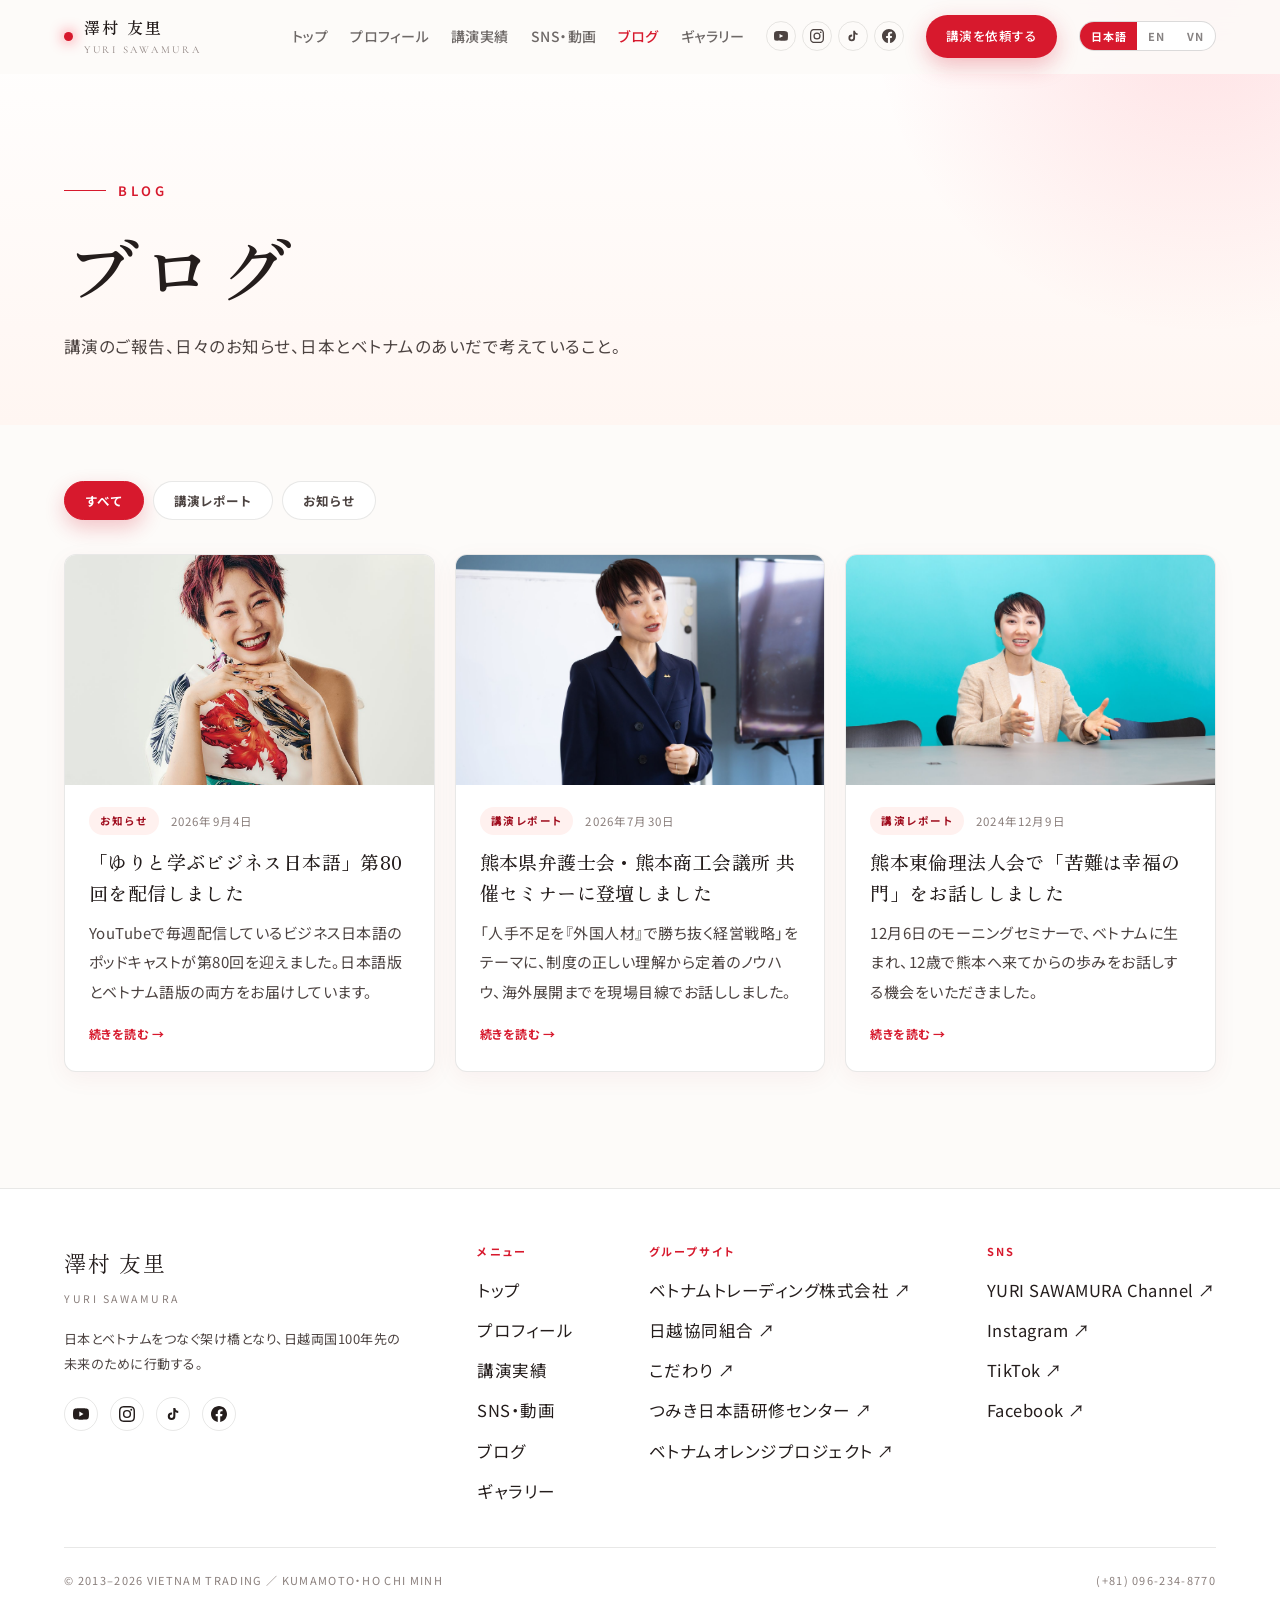
==== commit 1c05fe74: "CSS/JSの読み込みにバージョン番号を付け、古いキャッシュとの混在で表示が崩れるのを防ぐ Co-Authored-By: Claude Opus 5.5 <noreply@anthropic.com" ====
--- a/blog.html
+++ b/blog.html
@@ -8,7 +8,7 @@
 <link rel="preconnect" href="https://fonts.googleapis.com">
 <link rel="preconnect" href="https://fonts.gstatic.com" crossorigin>
 <link href="https://fonts.googleapis.com/css2?family=Zen+Old+Mincho:wght@400;500;600&family=Noto+Sans+JP:wght@400;500;600;700&family=Cormorant+Garamond:ital,wght@0,400;0,500;1,400;1,500&display=swap" rel="stylesheet">
-<link rel="stylesheet" href="style.css">
+<link rel="stylesheet" href="style.css?v=20261006">
 </head>
 <body>
 <div id="bar"></div>
@@ -46,9 +46,9 @@
 
 <footer id="site-footer"></footer>
 
-<script src="data.js"></script>
-<script src="app.js"></script>
-<script src="parts.js"></script>
+<script src="data.js?v=20261006"></script>
+<script src="app.js?v=20261006"></script>
+<script src="parts.js?v=20261006"></script>
 <script>
 let CUR_CAT = 'all';
 
--- a/style.css
+++ b/style.css
@@ -212,11 +212,28 @@
 .lec .meta i{font-style:normal;color:var(--red);margin-right:5px;font-weight:700}
 .lec .right{display:flex;flex-direction:column;align-items:flex-end;gap:8px;flex:none}
 .lec a.go{font-size:11.5px;color:var(--red);font-weight:700;white-space:nowrap}
+.lec.rich{align-items:start}
+.lec .lec-desc{font-size:14px;color:var(--ink-2);line-height:1.85;margin-top:10px;max-width:46em}
+.lec-act{display:flex;flex-wrap:wrap;gap:8px;margin-top:16px}
+.lec-btn{display:inline-flex;align-items:center;gap:6px;font:700 13px/1 var(--sans);letter-spacing:.04em;
+  padding:11px 18px;border-radius:999px;border:1.5px solid var(--red);color:var(--red);background:#fff;
+  cursor:pointer;text-decoration:none;white-space:nowrap;transition:background .2s,color .2s,border-color .2s}
+.lec-btn:hover{background:var(--red);color:#fff}
+.lec-btn.pri{background:var(--red);color:#fff;padding:11px 24px;box-shadow:0 8px 20px rgba(215,25,45,.22)}
+.lec-btn.pri:hover{background:var(--red-bright);border-color:var(--red-bright)}
+.lec-closed{display:inline-flex;align-items:center;font-size:12.5px;color:var(--muted);padding:0 4px}
+.lec-flyer{display:block;width:104px;aspect-ratio:1/1.414;border:0;padding:0;border-radius:6px;overflow:hidden;
+  cursor:zoom-in;box-shadow:var(--shadow);background:var(--bg-2)}
+.lec-flyer img{width:100%;height:100%;object-fit:cover;object-position:top;display:block;transition:transform .5s}
+.lec-flyer:hover img{transform:scale(1.05)}
+#lb .cap .lb-full{color:#fff;text-decoration:underline;margin-left:6px;letter-spacing:.06em}
 @media(max-width:760px){
   .lec{grid-template-columns:1fr;gap:10px}
   .lec .d{text-align:left;display:flex;align-items:baseline;gap:10px}
   .lec .d b{font-size:22px}
   .lec .right{flex-direction:row;align-items:center;justify-content:flex-start}
+  .lec .right .lec-flyer{display:none}
+  .lec-btn{padding:10px 15px;font-size:12.5px}
 }
 
 /* ---------- timeline ---------- */
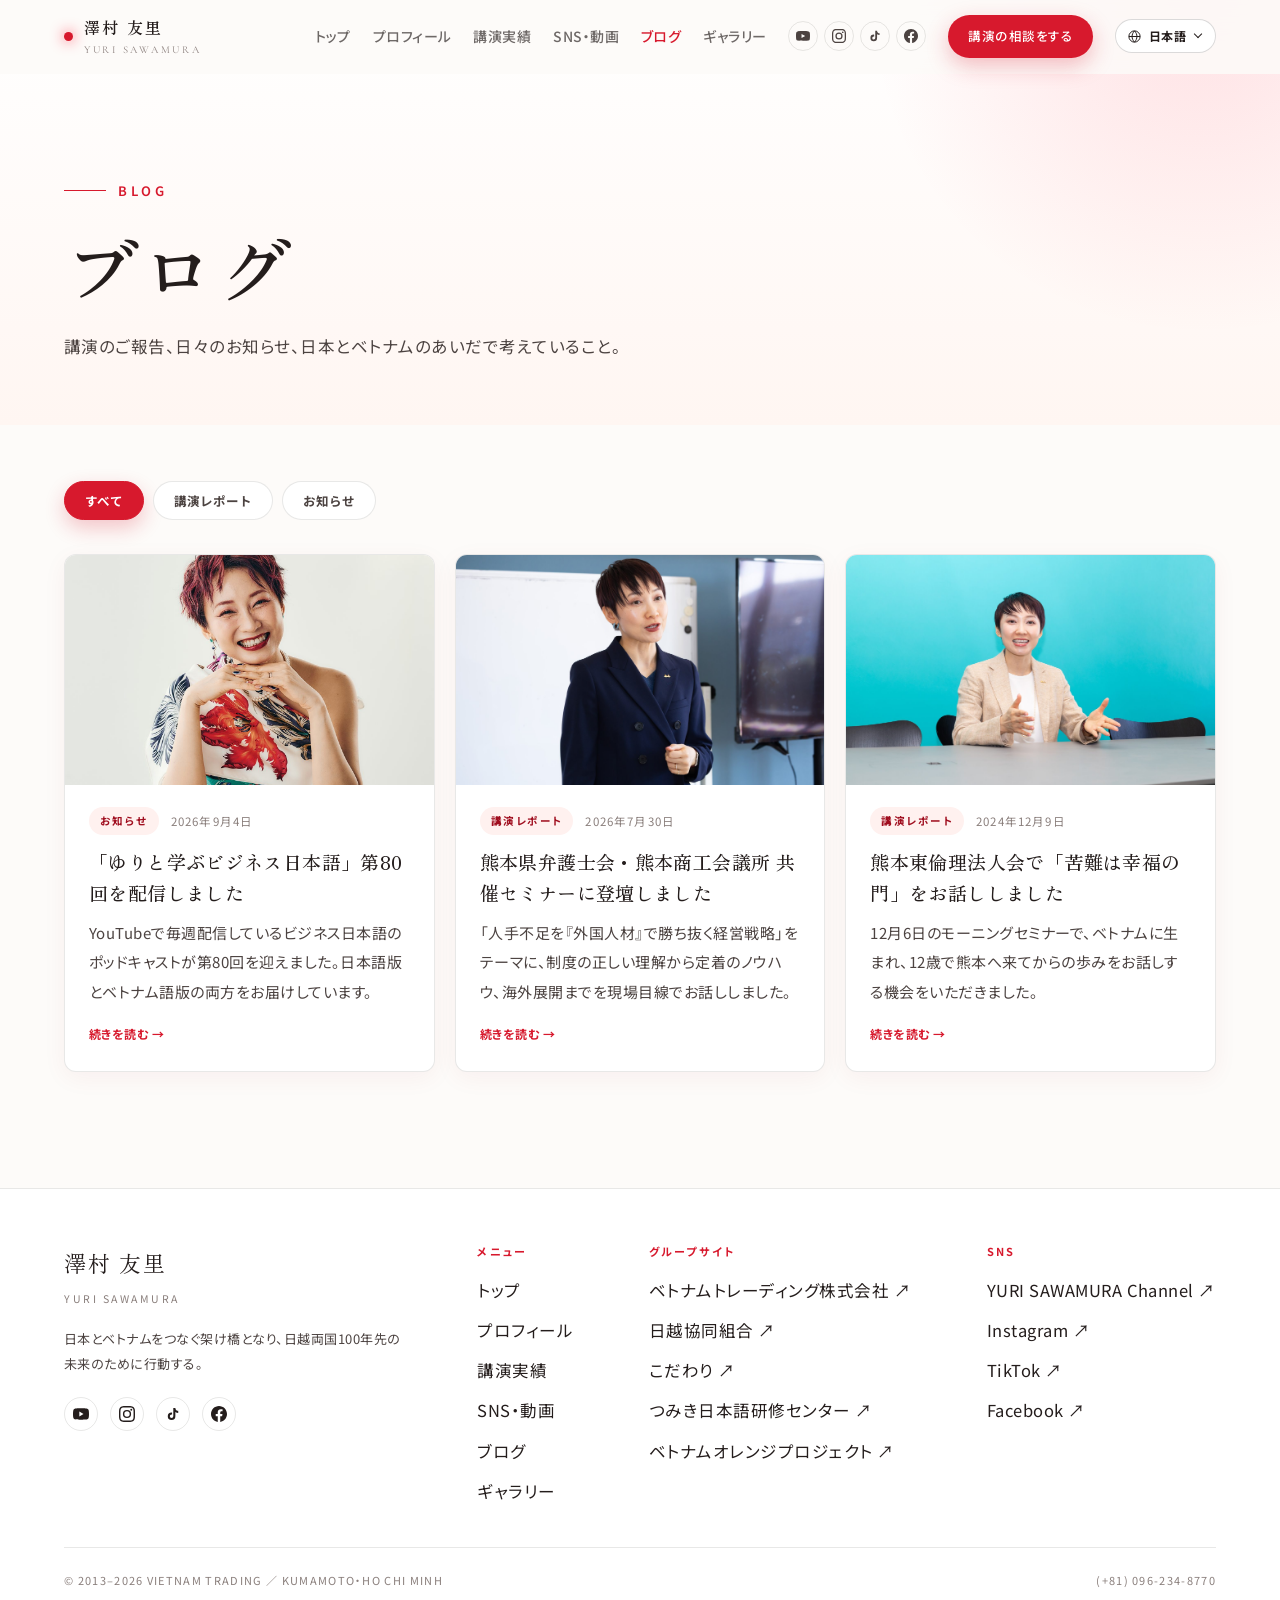
==== commit 6b79680f: "10/19打合せの反映：登壇回数を削除、相談ボタンに変更、SNSを社長個人に、メディア出演を区分・追加、中仏韓の自動翻訳と6言語メニュー、KUIB肩書きの修正、自動返信の文面 Co-Authored-" ====
--- a/blog.html
+++ b/blog.html
@@ -8,7 +8,7 @@
 <link rel="preconnect" href="https://fonts.googleapis.com">
 <link rel="preconnect" href="https://fonts.gstatic.com" crossorigin>
 <link href="https://fonts.googleapis.com/css2?family=Zen+Old+Mincho:wght@400;500;600&family=Noto+Sans+JP:wght@400;500;600;700&family=Cormorant+Garamond:ital,wght@0,400;0,500;1,400;1,500&display=swap" rel="stylesheet">
-<link rel="stylesheet" href="style.css?v=20261006">
+<link rel="stylesheet" href="style.css?v=20261019">
 </head>
 <body>
 <div id="bar"></div>
@@ -46,9 +46,10 @@
 
 <footer id="site-footer"></footer>
 
-<script src="data.js?v=20261006"></script>
-<script src="app.js?v=20261006"></script>
-<script src="parts.js?v=20261006"></script>
+<script src="data.js?v=20261019"></script>
+<script src="i18n-extra.js?v=20261019"></script>
+<script src="app.js?v=20261019"></script>
+<script src="parts.js?v=20261019"></script>
 <script>
 let CUR_CAT = 'all';
 
--- a/style.css
+++ b/style.css
@@ -61,7 +61,7 @@
   nav{position:fixed;inset:56px 0 auto 0;flex-direction:column;align-items:stretch;gap:0;
     background:rgba(253,251,249,.98);backdrop-filter:blur(18px);border-bottom:1px solid var(--line);
     padding:8px var(--pad) 22px;max-height:0;overflow:hidden;transition:max-height .45s cubic-bezier(.16,1,.3,1),padding .3s;font-size:15px}
-  nav.open{max-height:80vh;padding-top:14px}
+  nav.open{max-height:calc(100vh - 56px);max-height:calc(100dvh - 56px);overflow-y:auto;overscroll-behavior:contain;padding-top:14px}
   nav a.navlink{padding:13px 2px;border-bottom:1px solid var(--line);opacity:.9}
   .nav-cta{margin-top:16px;text-align:center;padding:14px 20px;font-size:14px}
 }
@@ -136,12 +136,42 @@
 @media(prefers-reduced-motion:reduce){.rv{opacity:1;transform:none}*{animation:none!important;transition:none!important}}
 
 /* ---------- language switch ---------- */
-.lang{display:flex;border:1px solid rgba(36,29,28,.16);border-radius:999px;overflow:hidden;background:#fff;flex:none}
-.lang button{background:none;border:0;color:var(--ink);opacity:.55;padding:6px 11px;cursor:pointer;
-  font-size:11px;font-weight:700;letter-spacing:.08em;transition:.25s;white-space:nowrap}
-.lang button:hover{opacity:.85}
-.lang button.on{background:var(--red);color:#fff;opacity:1}
-@media(max-width:1200px){.lang{margin-top:18px;align-self:center}.lang button{padding:9px 18px;font-size:13px}}
+.lang{position:relative;flex:none}
+.lang-cur{display:inline-flex;align-items:center;gap:7px;height:34px;padding:0 14px 0 11px;border:1px solid rgba(36,29,28,.16);
+  border-radius:999px;background:#fff;color:var(--ink);font:700 12px/1 var(--sans);letter-spacing:.03em;cursor:pointer;
+  white-space:nowrap;transition:border-color .2s}
+.lang-cur:hover,.lang.open .lang-cur{border-color:var(--red)}
+.lang-cur svg{width:15px;height:15px;fill:none;stroke:currentColor;stroke-width:1.6}
+.lang-cur .car{width:6px;height:6px;border-right:1.5px solid currentColor;border-bottom:1.5px solid currentColor;
+  transform:translateY(-2px) rotate(45deg);margin-left:2px;transition:transform .2s}
+.lang.open .lang-cur .car{transform:translateY(1px) rotate(-135deg)}
+.lang-menu{position:absolute;right:0;top:calc(100% + 8px);min-width:220px;background:#fff;border:1px solid var(--line);
+  border-radius:12px;box-shadow:var(--shadow-lg);padding:6px;display:none;z-index:120}
+.lang.open .lang-menu{display:block}
+.lang-menu button{display:flex;justify-content:space-between;align-items:center;gap:14px;width:100%;background:none;border:0;
+  padding:10px 12px;border-radius:8px;font:500 14px/1.2 var(--sans);color:var(--ink);cursor:pointer;text-align:left}
+.lang-menu button small{font-size:10.5px;letter-spacing:.12em;color:var(--muted);font-weight:700}
+.lang-menu button:hover{background:var(--red-soft)}
+.lang-menu button.on{color:var(--red);font-weight:700}
+.lang-menu button.on small{color:var(--red)}
+.lang-note{font-size:11px;line-height:1.6;color:var(--muted);padding:9px 12px 6px;border-top:1px solid var(--line);margin-top:4px}
+@media(max-width:1200px){
+  .lang{margin-top:18px;align-self:stretch}
+  .lang-cur{display:none}
+  .lang-menu{position:static;display:grid;grid-template-columns:repeat(3,1fr);gap:6px;box-shadow:none;border:0;padding:0;
+    min-width:0;background:none}
+  .lang-menu button{flex-direction:column;justify-content:center;gap:4px;border:1px solid var(--line);background:#fff;
+    padding:11px 4px;text-align:center;font-size:13px}
+  .lang-menu button.on{border-color:var(--red);background:var(--red-soft)}
+  .lang-note{grid-column:1/-1;border-top:0;text-align:center;padding:4px 0 0;margin:0}
+}
+/* 中国語・韓国語は日本語フォントに無い字があるため、OS標準の各国語フォントで表示する */
+html:lang(zh-CN){--sans:"Microsoft YaHei","PingFang SC","Hiragino Sans GB","Noto Sans SC",sans-serif;
+  --serif:"Microsoft YaHei","PingFang SC","Hiragino Sans GB","Noto Sans SC",sans-serif}
+html:lang(ko){--sans:"Malgun Gothic","Apple SD Gothic Neo","Noto Sans KR",sans-serif;
+  --serif:"Malgun Gothic","Apple SD Gothic Neo","Noto Sans KR",sans-serif}
+/* 韓国語は語の途中で改行しない（分かち書きの空白で折り返す） */
+html:lang(ko) body{word-break:keep-all;overflow-wrap:anywhere}
 
 /* ---------- hero ---------- */
 .hero{position:relative;min-height:100svh;display:grid;grid-template-columns:.9fr 1.1fr;align-items:center;
@@ -182,7 +212,7 @@
 }
 
 /* ---------- stats ---------- */
-.stats{display:grid;grid-template-columns:repeat(4,1fr);border-top:1px solid var(--line);
+.stats{display:grid;grid-template-columns:repeat(var(--cols,4),1fr);border-top:1px solid var(--line);
   border-bottom:1px solid var(--line);background:#fff}
 .stat{padding:34px var(--pad);border-right:1px solid var(--line)}
 .stat:last-child{border-right:0}
@@ -190,7 +220,14 @@
 .stat b small{font-family:var(--sans);font-size:.34em;margin-left:8px;color:var(--ink);font-weight:500}
 .stat p{font-size:13.5px;letter-spacing:.12em;color:var(--muted);margin-top:12px}
 @media(max-width:820px){.stats{grid-template-columns:1fr 1fr}
-  .stat{border-bottom:1px solid var(--line);padding:24px var(--pad)}.stat:nth-child(2n){border-right:0}}
+  .stat{border-bottom:1px solid var(--line);padding:24px var(--pad)}.stat:nth-child(2n){border-right:0}
+  .stats.c3{grid-template-columns:repeat(3,1fr)}
+  .stats.c3 .stat{padding:22px 10px;border-bottom:0;text-align:center}
+  .stats.c3 .stat:nth-child(2n){border-right:1px solid var(--line)}
+  .stats.c3 .stat:last-child{border-right:0}
+  .stats.c3 .stat b{font-size:30px}
+  .stats.c3 .stat b small{margin-left:3px}
+  .stats.c3 .stat p{font-size:11px;letter-spacing:.02em;line-height:1.55;margin-top:8px}}
 
 /* ---------- topics ---------- */
 .topics{display:grid;grid-template-columns:repeat(2,1fr);gap:18px}
@@ -525,10 +562,13 @@
 
 /* ---------- メディア出演 ---------- */
 .media-list{border-top:1px solid var(--line)}
-.media-item{display:grid;grid-template-columns:104px 88px 1fr auto;gap:20px;align-items:center;
+.media-item{display:grid;grid-template-columns:138px 92px 1fr auto;gap:20px;align-items:center;
   padding:20px 6px;border-bottom:1px solid var(--line);transition:.3s}
-.media-item:hover{background:var(--red-soft)}
-.media-item .d{font-family:var(--latin);font-size:18px;color:var(--red);letter-spacing:.05em}
+a.media-item{color:inherit;text-decoration:none}
+.media-item.is-link{cursor:pointer}
+.media-item.is-link:hover{background:var(--red-soft)}
+.media-item.is-link:hover h4{color:var(--red)}
+.media-item .d{font-family:var(--latin);font-size:17px;color:var(--red);letter-spacing:.03em;white-space:nowrap}
 .media-item h4{font-size:16px;line-height:1.65;font-weight:400;color:var(--ink)}
 .media-item .out{font-size:12px;color:var(--muted);margin-top:3px}
 .media-item .go{font-size:11.5px;font-weight:700;color:var(--red);white-space:nowrap}
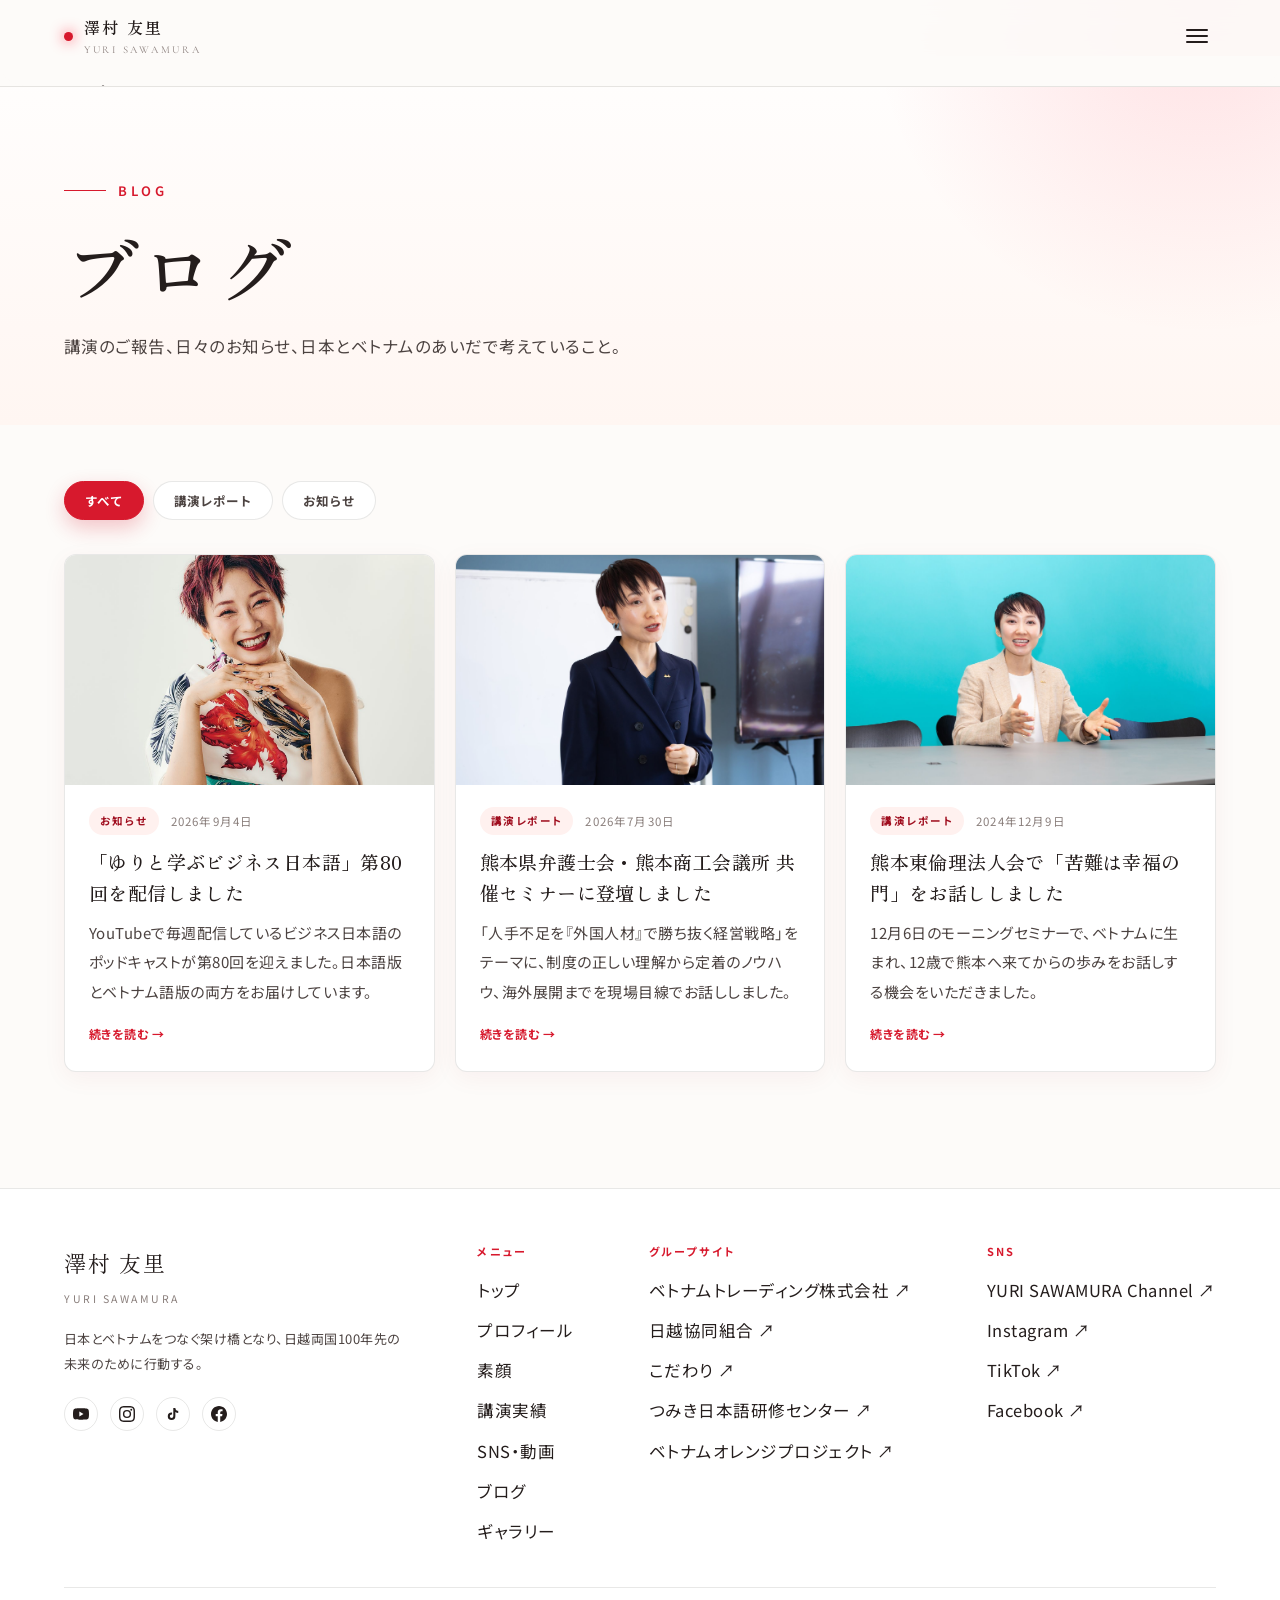
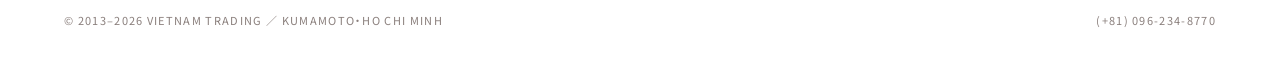
==== commit 74e16b17: "社長個人にフォーカス：素顔ページ（学生起業家・女性起業家・キャリアウーマン・働く母、ことば、10の質問、夢）を新設し、トップに4つの顔を追加。グループ一覧はプロフィールへ移動 Co-Authored-" ====
--- a/blog.html
+++ b/blog.html
@@ -8,7 +8,7 @@
 <link rel="preconnect" href="https://fonts.googleapis.com">
 <link rel="preconnect" href="https://fonts.gstatic.com" crossorigin>
 <link href="https://fonts.googleapis.com/css2?family=Zen+Old+Mincho:wght@400;500;600&family=Noto+Sans+JP:wght@400;500;600;700&family=Cormorant+Garamond:ital,wght@0,400;0,500;1,400;1,500&display=swap" rel="stylesheet">
-<link rel="stylesheet" href="style.css?v=20261019">
+<link rel="stylesheet" href="style.css?v=20261020">
 </head>
 <body>
 <div id="bar"></div>
@@ -46,10 +46,10 @@
 
 <footer id="site-footer"></footer>
 
-<script src="data.js?v=20261019"></script>
-<script src="i18n-extra.js?v=20261019"></script>
-<script src="app.js?v=20261019"></script>
-<script src="parts.js?v=20261019"></script>
+<script src="data.js?v=20261020"></script>
+<script src="i18n-extra.js?v=20261020"></script>
+<script src="app.js?v=20261020"></script>
+<script src="parts.js?v=20261020"></script>
 <script>
 let CUR_CAT = 'all';
 
--- a/style.css
+++ b/style.css
@@ -56,7 +56,7 @@
 .burger.on span:nth-child(1){transform:translateY(6px) rotate(45deg)}
 .burger.on span:nth-child(2){opacity:0}
 .burger.on span:nth-child(3){transform:translateY(-6px) rotate(-45deg)}
-@media(max-width:1200px){
+@media(max-width:1320px){
   .burger{display:block;order:3}
   nav{position:fixed;inset:56px 0 auto 0;flex-direction:column;align-items:stretch;gap:0;
     background:rgba(253,251,249,.98);backdrop-filter:blur(18px);border-bottom:1px solid var(--line);
@@ -155,7 +155,7 @@
 .lang-menu button.on{color:var(--red);font-weight:700}
 .lang-menu button.on small{color:var(--red)}
 .lang-note{font-size:11px;line-height:1.6;color:var(--muted);padding:9px 12px 6px;border-top:1px solid var(--line);margin-top:4px}
-@media(max-width:1200px){
+@media(max-width:1320px){
   .lang{margin-top:18px;align-self:stretch}
   .lang-cur{display:none}
   .lang-menu{position:static;display:grid;grid-template-columns:repeat(3,1fr);gap:6px;box-shadow:none;border:0;padding:0;
@@ -493,7 +493,7 @@
 .hd-sns{gap:6px}
 .hd-sns a{width:30px;height:30px;border:1px solid var(--line);color:var(--ink-2)}
 .hd-sns svg{width:14px;height:14px}
-@media(max-width:1200px){
+@media(max-width:1320px){
   .hd-sns{justify-content:center;margin-top:18px;gap:12px}
   .hd-sns a{width:42px;height:42px}
   .hd-sns svg{width:18px;height:18px}
@@ -706,3 +706,64 @@
 
 /* 講演のご依頼の見出しは右カラム幅に収める */
 .lecinfo .sec-title{font-size:clamp(32px,4.2vw,52px)}
+
+/* =========================================================================
+   素顔（トップの4つの顔／story.html）
+   ========================================================================= */
+.faces-grid{display:grid;grid-template-columns:repeat(4,1fr);gap:20px}
+.face-card{display:block;color:inherit;text-decoration:none;border-radius:var(--radius);overflow:hidden;background:#fff;
+  box-shadow:var(--shadow);transition:transform .45s cubic-bezier(.16,1,.3,1),box-shadow .45s}
+.face-card:hover{transform:translateY(-5px);box-shadow:var(--shadow-lg)}
+.face-card .ph{aspect-ratio:3/4;overflow:hidden;background:var(--bg-2)}
+.face-card .ph img{width:100%;height:100%;object-fit:cover;transition:transform 1.2s ease}
+.face-card:hover .ph img{transform:scale(1.05)}
+.face-card .bd{padding:18px 20px 24px}
+.face-card i{font-style:normal;font-family:var(--latin);color:var(--red);font-size:24px;line-height:1}
+.face-card b{display:block;font-family:var(--serif);font-size:clamp(18px,1.6vw,21px);font-weight:500;margin:6px 0 10px;line-height:1.45}
+.face-card p{font-size:14px;color:var(--ink-2);line-height:1.8}
+@media(max-width:980px){.faces-grid{grid-template-columns:1fr 1fr}}
+@media(max-width:520px){.faces-grid{gap:12px}.face-card .bd{padding:12px 12px 16px}.face-card b{font-size:16px}.face-card p{font-size:12.5px;line-height:1.7}}
+
+.story-toc{justify-content:center;padding:30px var(--pad) 0;margin:0}
+.story-toc .chip{text-decoration:none;color:var(--ink)}
+.story-toc .chip:hover{border-color:var(--red);color:var(--red)}
+.face{display:grid;grid-template-columns:.9fr 1.1fr;gap:clamp(30px,5vw,84px);align-items:center;max-width:1180px;margin:0 auto}
+.face.rev .face-ph{order:2}
+.face-ph{position:relative;border-radius:var(--radius);overflow:hidden;box-shadow:var(--shadow-lg);aspect-ratio:4/5}
+.face-ph img{position:absolute;inset:0;width:100%;height:100%;object-fit:cover}
+.face-ph .no{position:absolute;left:22px;top:14px;font-family:var(--latin);font-size:clamp(52px,6vw,78px);color:#fff;line-height:1;
+  text-shadow:0 4px 24px rgba(20,10,10,.35)}
+.face-bd h2{font-family:var(--serif);font-size:clamp(30px,3.8vw,48px);font-weight:500;line-height:1.35;margin:0 0 16px}
+.face-bd .face-catch{font-family:var(--serif);font-size:clamp(18px,1.9vw,23px);color:var(--red);line-height:1.7;margin-bottom:22px}
+.face-bd p{font-size:16.5px;line-height:2.05;color:var(--ink-2)}
+.face-bd p + p{margin-top:14px}
+@media(max-width:900px){.face{grid-template-columns:1fr}.face.rev .face-ph{order:0}.face-ph{aspect-ratio:4/3}}
+
+.words{display:grid;grid-template-columns:1fr 1fr;gap:20px;max-width:1180px}
+.word{background:#fff;border-radius:var(--radius);padding:30px 32px;box-shadow:var(--shadow);border-left:3px solid var(--red);margin:0}
+.word blockquote{font-family:var(--serif);font-size:clamp(19px,2vw,25px);line-height:1.65;margin:0}
+.word figcaption{margin-top:14px;font-size:13.5px;color:var(--muted)}
+.qa{display:grid;grid-template-columns:1fr 1fr;gap:0 48px;max-width:1180px;margin:0}
+.qa > div{display:grid;grid-template-columns:52px 1fr;gap:4px 14px;padding:20px 0;border-bottom:1px solid var(--line)}
+.qa b{grid-row:span 2;font-family:var(--latin);font-size:26px;color:var(--red);font-weight:500;line-height:1.1}
+.qa dt{font-size:13.5px;color:var(--muted);letter-spacing:.04em}
+.qa dd{margin:0;font-size:17px;line-height:1.7}
+@media(max-width:760px){.words,.qa{grid-template-columns:1fr}.word{padding:24px 22px}}
+.band.dream .band-in{max-width:1180px}
+.dream-eyebrow{font-size:13px;letter-spacing:.3em;font-weight:600;color:#FFD3D8;margin-bottom:14px}
+.band .dream-body{font-size:16px;letter-spacing:.02em;line-height:2;max-width:40em;margin-top:18px;color:#fff}
+.sources{max-width:1180px;font-size:13px;color:var(--muted);line-height:1.9}
+.sources ul{margin:8px 0 0;padding-left:18px}
+.sources a{color:var(--ink-2);text-decoration:underline}
+
+/* プロフィール：関わっている会社・団体 */
+.affil{max-width:1180px}
+.affil-row{display:grid;grid-template-columns:1.4fr 1fr 1fr auto;gap:16px;align-items:center;padding:20px 6px;
+  border-bottom:1px solid var(--line);color:inherit;text-decoration:none;transition:background .25s}
+.affil-row:hover{background:var(--red-soft)}
+.affil-row b{font-family:var(--serif);font-size:19px;font-weight:500}
+.affil-row span{font-size:14px;color:var(--ink-2)}
+.affil-row i{font-style:normal;font-size:13px;color:var(--muted)}
+.affil-row em{font-style:normal;color:var(--red)}
+.affil .svc-pills{margin-top:26px}
+@media(max-width:760px){.affil-row{grid-template-columns:1fr auto;gap:4px 12px}.affil-row span,.affil-row i{grid-column:1}}
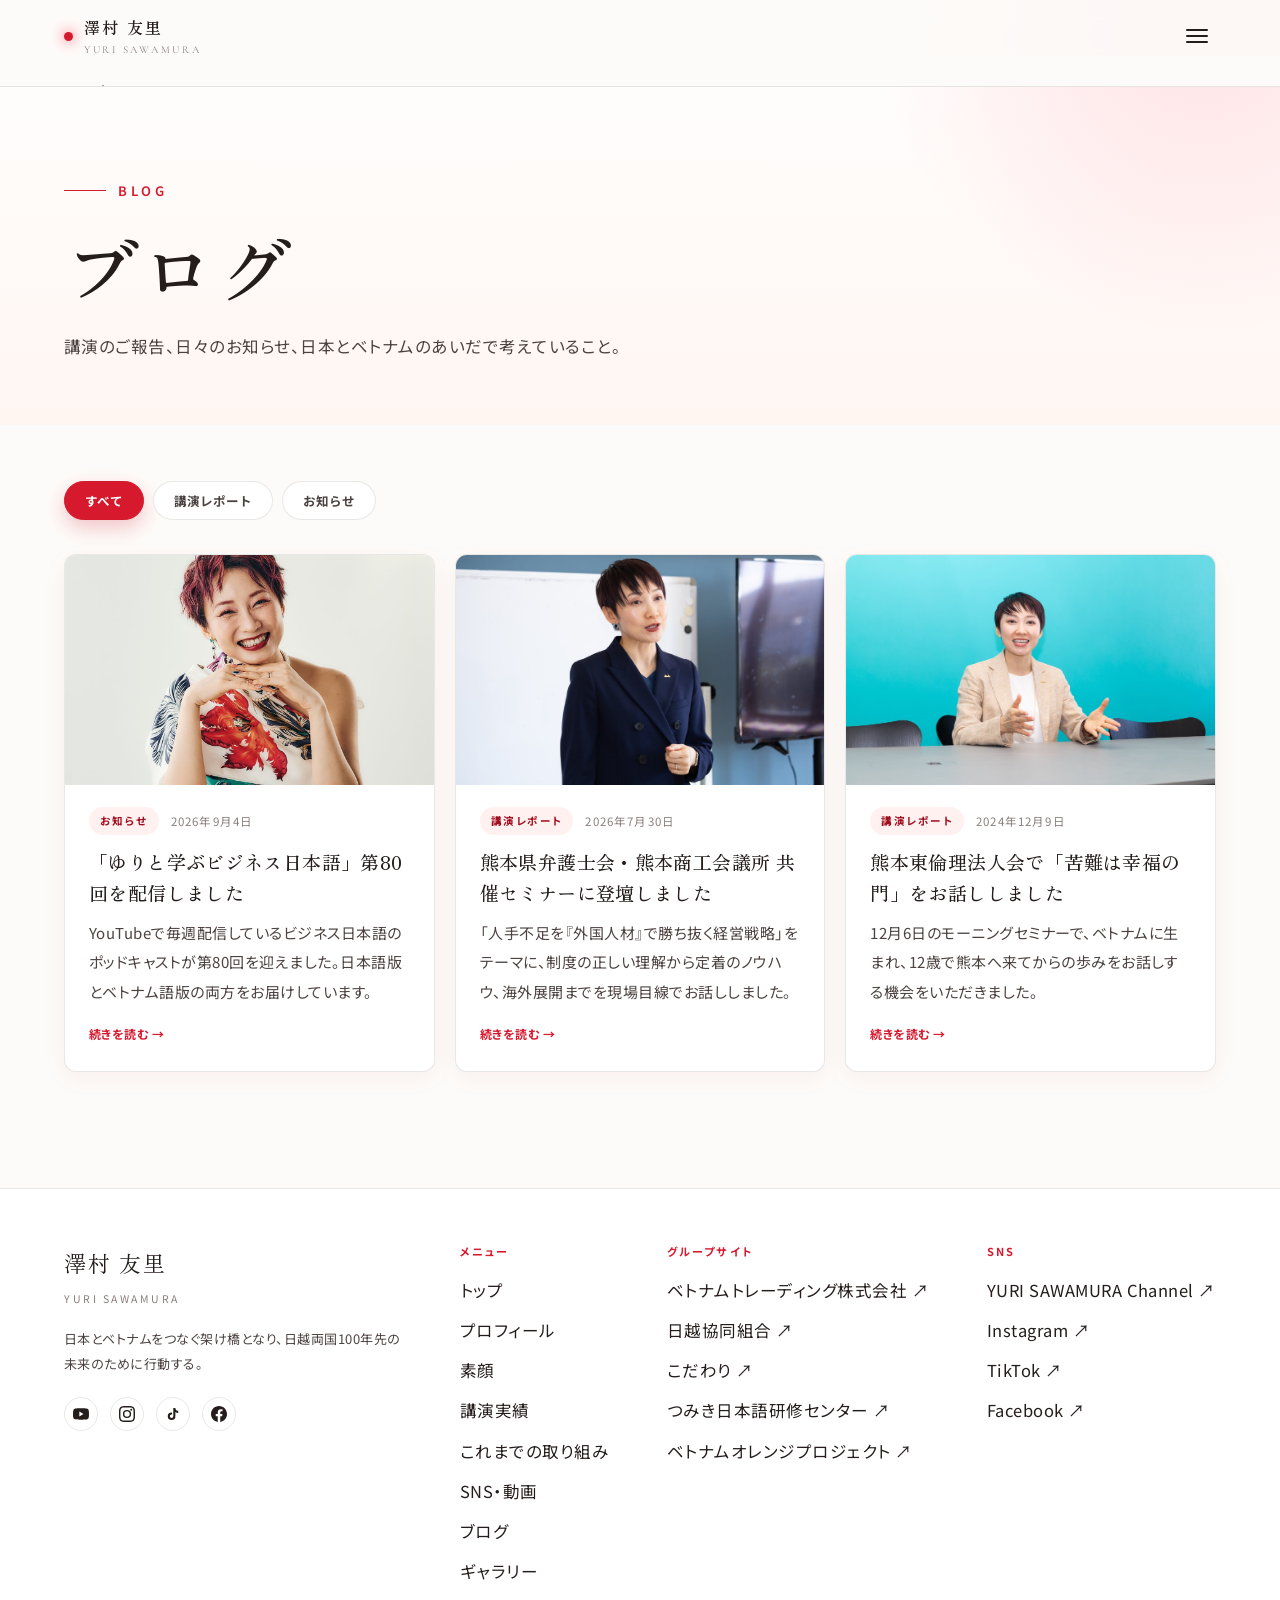
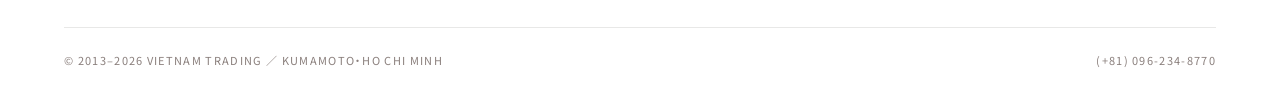
==== commit a49730fa: "講演実績で登壇と出演を分離、紙面（新聞スキャン）・登録講師の欄、「これまでの取り組み」ページ、国旗での言語切替を追加 - 講演実績ページに「07 出演・メディア掲載」を新設（ミスコンはイベント出演とし" ====
--- a/blog.html
+++ b/blog.html
@@ -8,7 +8,7 @@
 <link rel="preconnect" href="https://fonts.googleapis.com">
 <link rel="preconnect" href="https://fonts.gstatic.com" crossorigin>
 <link href="https://fonts.googleapis.com/css2?family=Zen+Old+Mincho:wght@400;500;600&family=Noto+Sans+JP:wght@400;500;600;700&family=Cormorant+Garamond:ital,wght@0,400;0,500;1,400;1,500&display=swap" rel="stylesheet">
-<link rel="stylesheet" href="style.css?v=20261020">
+<link rel="stylesheet" href="style.css?v=20261022">
 </head>
 <body>
 <div id="bar"></div>
@@ -46,10 +46,10 @@
 
 <footer id="site-footer"></footer>
 
-<script src="data.js?v=20261020"></script>
-<script src="i18n-extra.js?v=20261020"></script>
-<script src="app.js?v=20261020"></script>
-<script src="parts.js?v=20261020"></script>
+<script src="data.js?v=20261022"></script>
+<script src="i18n-extra.js?v=20261022"></script>
+<script src="app.js?v=20261022"></script>
+<script src="parts.js?v=20261022"></script>
 <script>
 let CUR_CAT = 'all';
 
--- a/style.css
+++ b/style.css
@@ -56,7 +56,7 @@
 .burger.on span:nth-child(1){transform:translateY(6px) rotate(45deg)}
 .burger.on span:nth-child(2){opacity:0}
 .burger.on span:nth-child(3){transform:translateY(-6px) rotate(-45deg)}
-@media(max-width:1320px){
+@media(max-width:1440px){
   .burger{display:block;order:3}
   nav{position:fixed;inset:56px 0 auto 0;flex-direction:column;align-items:stretch;gap:0;
     background:rgba(253,251,249,.98);backdrop-filter:blur(18px);border-bottom:1px solid var(--line);
@@ -141,7 +141,8 @@
   border-radius:999px;background:#fff;color:var(--ink);font:700 12px/1 var(--sans);letter-spacing:.03em;cursor:pointer;
   white-space:nowrap;transition:border-color .2s}
 .lang-cur:hover,.lang.open .lang-cur{border-color:var(--red)}
-.lang-cur svg{width:15px;height:15px;fill:none;stroke:currentColor;stroke-width:1.6}
+/* 国旗（30×20）。角を少し丸め、白地の旗が背景に溶けないよう細い枠 */
+.flag{width:21px;height:14px;flex:none;border-radius:2px;box-shadow:0 0 0 1px rgba(36,29,28,.14);overflow:hidden;display:block}
 .lang-cur .car{width:6px;height:6px;border-right:1.5px solid currentColor;border-bottom:1.5px solid currentColor;
   transform:translateY(-2px) rotate(45deg);margin-left:2px;transition:transform .2s}
 .lang.open .lang-cur .car{transform:translateY(1px) rotate(-135deg)}
@@ -150,18 +151,21 @@
 .lang.open .lang-menu{display:block}
 .lang-menu button{display:flex;justify-content:space-between;align-items:center;gap:14px;width:100%;background:none;border:0;
   padding:10px 12px;border-radius:8px;font:500 14px/1.2 var(--sans);color:var(--ink);cursor:pointer;text-align:left}
+.lang-menu button span{flex:1}
 .lang-menu button small{font-size:10.5px;letter-spacing:.12em;color:var(--muted);font-weight:700}
 .lang-menu button:hover{background:var(--red-soft)}
 .lang-menu button.on{color:var(--red);font-weight:700}
 .lang-menu button.on small{color:var(--red)}
 .lang-note{font-size:11px;line-height:1.6;color:var(--muted);padding:9px 12px 6px;border-top:1px solid var(--line);margin-top:4px}
-@media(max-width:1320px){
+@media(max-width:1440px){
   .lang{margin-top:18px;align-self:stretch}
   .lang-cur{display:none}
   .lang-menu{position:static;display:grid;grid-template-columns:repeat(3,1fr);gap:6px;box-shadow:none;border:0;padding:0;
     min-width:0;background:none}
   .lang-menu button{flex-direction:column;justify-content:center;gap:4px;border:1px solid var(--line);background:#fff;
     padding:11px 4px;text-align:center;font-size:13px}
+  .lang-menu button span{flex:none}
+  .lang-menu button .flag{width:27px;height:18px}
   .lang-menu button.on{border-color:var(--red);background:var(--red-soft)}
   .lang-note{grid-column:1/-1;border-top:0;text-align:center;padding:4px 0 0;margin:0}
 }
@@ -493,7 +497,7 @@
 .hd-sns{gap:6px}
 .hd-sns a{width:30px;height:30px;border:1px solid var(--line);color:var(--ink-2)}
 .hd-sns svg{width:14px;height:14px}
-@media(max-width:1320px){
+@media(max-width:1440px){
   .hd-sns{justify-content:center;margin-top:18px;gap:12px}
   .hd-sns a{width:42px;height:42px}
   .hd-sns svg{width:18px;height:18px}
@@ -577,6 +581,40 @@
   .media-item .d{font-size:13px}
 }
 
+.media-item .go-col{display:flex;flex-direction:column;align-items:flex-end;gap:8px}
+.media-item .go-btn{background:none;border:0;padding:0;font-family:inherit;cursor:pointer;text-align:right}
+.media-item .go-btn:hover,.media-item .go-col a.go:hover{text-decoration:underline}
+@media(max-width:820px){.media-item .go-col{flex-direction:row;align-items:center;gap:16px}}
+
+/* ---------- トップ：6言語の国旗 ---------- */
+.hero-langs{display:flex;flex-wrap:wrap;align-items:center;gap:8px;margin-top:26px;font-size:12.5px;color:var(--muted);letter-spacing:.04em}
+.hero-langs span{margin-right:4px}
+.hero-langs button{background:none;border:0;padding:3px;border-radius:4px;cursor:pointer;opacity:.75;transition:.2s}
+.hero-langs button:hover,.hero-langs button.on{opacity:1;background:var(--red-soft)}
+.hero-langs .flag{width:27px;height:18px}
+
+/* ---------- これまでの取り組み ---------- */
+.acts{display:grid;grid-template-columns:repeat(auto-fill,minmax(300px,1fr));gap:24px}
+.acts .empty{grid-column:1/-1}
+.act{overflow:hidden}
+.act .ph{aspect-ratio:3/2;overflow:hidden}
+.act .ph img{width:100%;height:100%;object-fit:cover}
+.act .bd{padding:22px 24px 26px}
+.act time{font-family:var(--latin);font-size:16px;color:var(--red)}
+.act h3{font-size:18px;line-height:1.6;margin:6px 0 8px}
+.act .out{font-size:12.5px;color:var(--muted)}
+.act .out i{font-style:normal;font-weight:700;margin-right:8px}
+.act p{font-size:14.5px;color:var(--ink-2);line-height:1.9;margin-top:10px}
+.act .go{display:inline-block;margin-top:12px;font-size:12px;font-weight:700;color:var(--red)}
+.vn-facts{display:grid;grid-template-columns:repeat(auto-fit,minmax(260px,1fr));border-top:1px solid var(--line)}
+.vn-fact{padding:34px 26px 30px;border-bottom:1px solid var(--line);border-right:1px solid var(--line)}
+.vn-fact:last-child{border-right:0}
+.vn-fact b{display:block;font-family:var(--latin);font-size:clamp(44px,5vw,64px);line-height:1;color:var(--red);font-weight:500}
+.vn-fact b small{font-family:var(--sans);font-size:.3em;margin-left:8px;color:var(--ink);font-weight:500}
+.vn-fact p{font-size:15px;color:var(--ink);margin-top:14px;line-height:1.7}
+.vn-fact .src{display:inline-block;font-size:11.5px;color:var(--muted);margin-top:12px;text-decoration:underline;line-height:1.6}
+@media(max-width:700px){.vn-fact{border-right:0}}
+
 /* ---------- 動画 ---------- */
 .video-main{border-radius:var(--radius);overflow:hidden;box-shadow:var(--shadow-lg);background:#000;
   aspect-ratio:16/9;max-width:940px;margin:0 auto}
